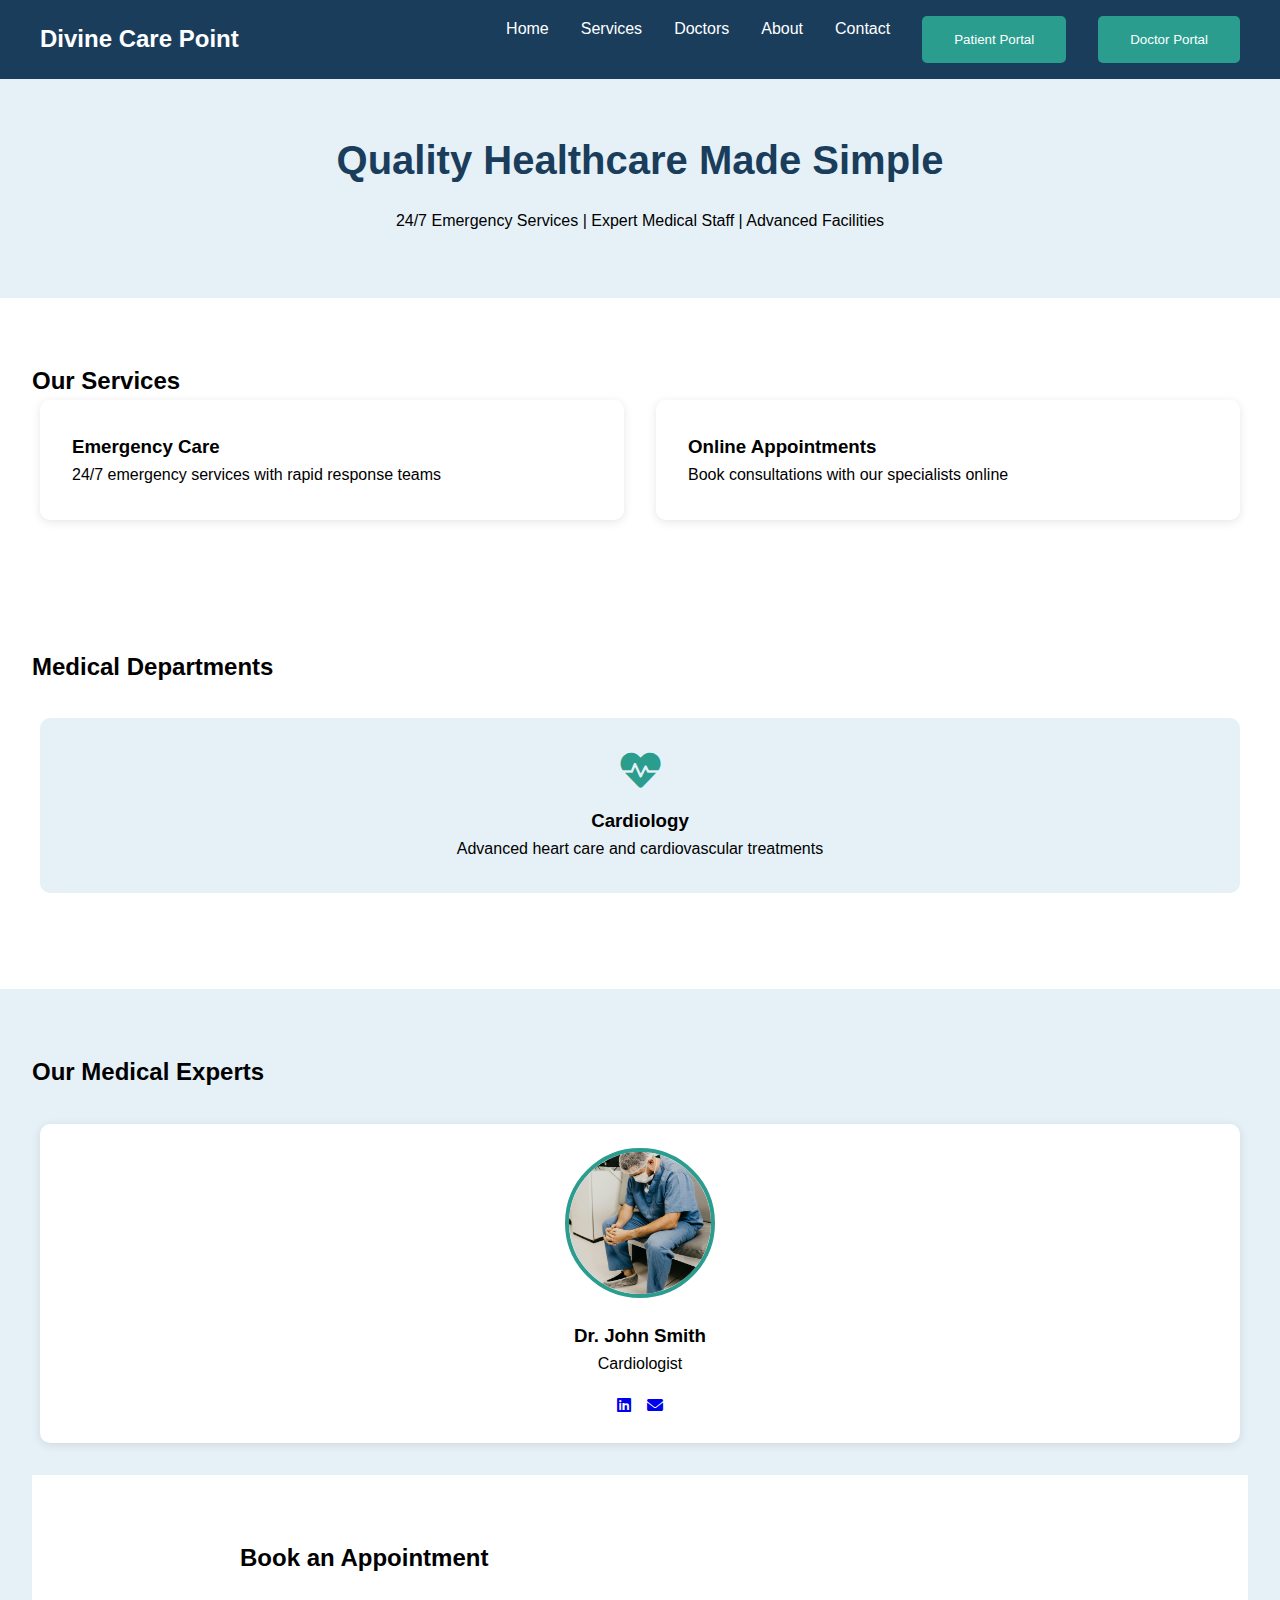
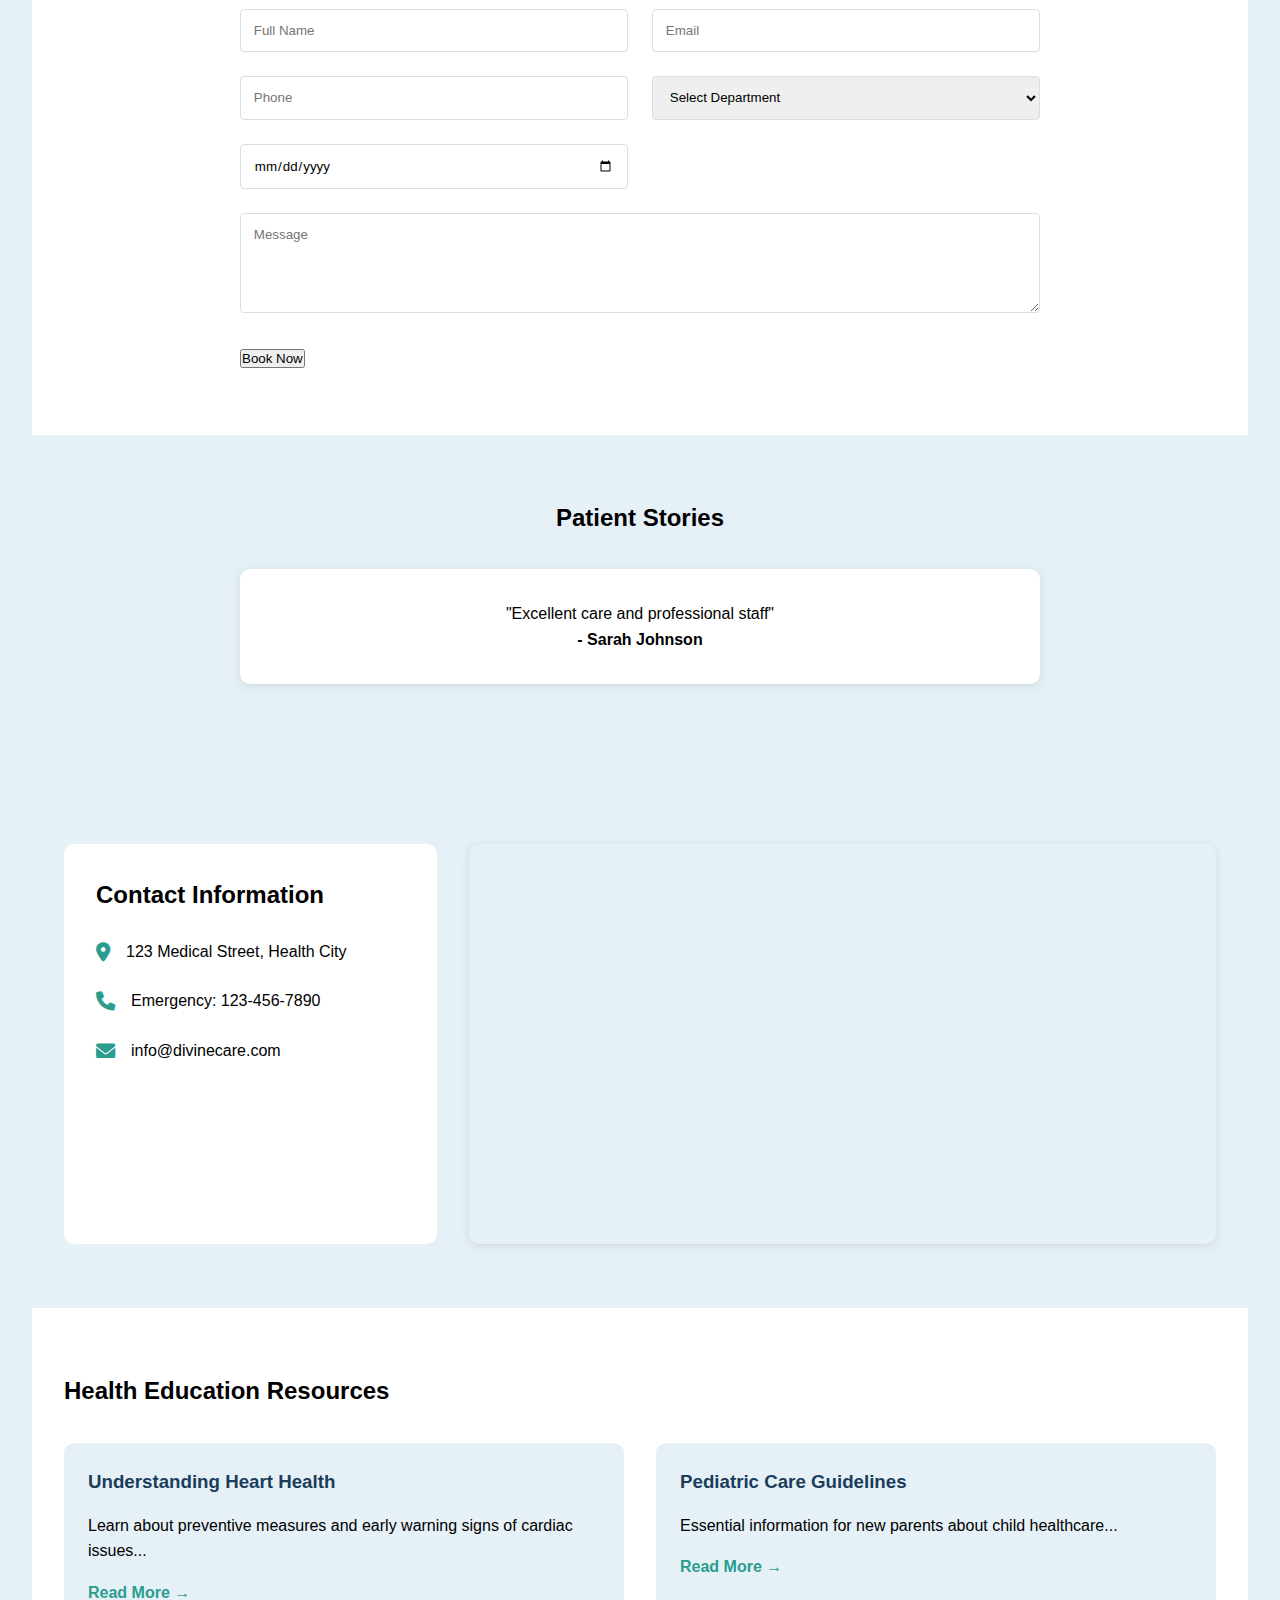
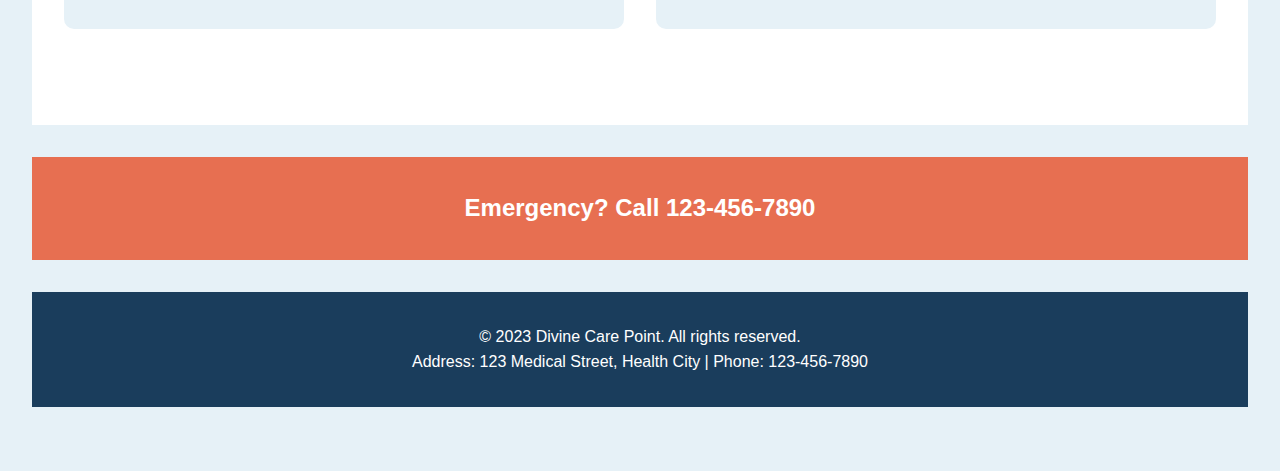
==== index.html @ ea89b2d6 "second comit" ====
<!DOCTYPE html>
<html lang="en">
<head>
    <meta charset="UTF-8">
    <meta name="viewport" content="width=device-width, initial-scale=1.0">
    <title>Divine Care Point Hospital</title>
    <link rel="stylesheet" href="https://cdnjs.cloudflare.com/ajax/libs/font-awesome/6.0.0/css/all.min.css">
    <style>
        :root {
            --primary-blue: #1a3d5c;
            --secondary-blue: #2a9d8f;
            --accent-teal: #e6f1f7;
            --emergency-red: #e76f51;
            --text-dark: #333;
            --text-light: #fff;
        }

        * {
            margin: 0;
            padding: 0;
            box-sizing: border-box;
            font-family: 'Segoe UI', sans-serif;
        }

        body {
            line-height: 1.6;
        }

        /* Header Styles */
        .header {
            background: var(--primary-blue);
            padding: 1rem;
            position: fixed;
            width: 100%;
            top: 0;
            z-index: 1000;
        }

        .nav-container {
            display: flex;
            justify-content: space-between;
            align-items: center;
            max-width: 1200px;
            margin: 0 auto;
        }

        .logo {
            color: var(--text-light);
            font-size: 1.5rem;
            font-weight: bold;
        }

        .nav-links {
            display: flex;
            gap: 2rem;
        }

        .nav-links a {
            color: var(--text-light);
            text-decoration: none;
            transition: color 0.3s;
        }

        /* Hero Section */
        .hero {
            background: var(--accent-teal);
            padding: 8rem 2rem 4rem;
            text-align: center;
        }

        .hero h1 {
            font-size: 2.5rem;
            color: var(--primary-blue);
            margin-bottom: 1rem;
        }

        /* Services Grid */
        .services {
            padding: 4rem 2rem;
            background: #fff;
        }

        .services-grid {
            display: grid;
            grid-template-columns: repeat(auto-fit, minmax(250px, 1fr));
            gap: 2rem;
            max-width: 1200px;
            margin: 0 auto;
        }

        .service-card {
            padding: 2rem;
            border-radius: 10px;
            box-shadow: 0 2px 10px rgba(0,0,0,0.1);
            transition: transform 0.3s;
        }

        .service-card:hover {
            transform: translateY(-5px);
        }

        /* Emergency Banner */
        .emergency-banner {
            background: var(--emergency-red);
            color: var(--text-light);
            text-align: center;
            padding: 2rem;
            margin: 2rem 0;
        }

        /* Patient/Doctor Portal */
        .portal-section {
            padding: 4rem 2rem;
            background: var(--accent-teal);
        }

        .portal-buttons {
            display: flex;
            justify-content: center;
            gap: 2rem;
            margin-top: 2rem;
        }

        .portal-btn {
            padding: 1rem 2rem;
            border: none;
            border-radius: 5px;
            background: var(--secondary-blue);
            color: var(--text-light);
            cursor: pointer;
            transition: background 0.3s;
        }

        /* Footer */
        .footer {
            background: var(--primary-blue);
            color: var(--text-light);
            padding: 2rem;
            text-align: center;
        }

        /* Responsive Design */
        @media (max-width: 768px) {
            .nav-links {
                display: none;
            }

            .hero h1 {
                font-size: 2rem;
            }

            .services-grid {
                grid-template-columns: 1fr;
            }
        }

        /* Modal Styles */
        .modal {
            display: none;
            position: fixed;
            top: 0;
            left: 0;
            width: 100%;
            height: 100%;
            background: rgba(0,0,0,0.5);
        }

        .modal-content {
            background: white;
            padding: 2rem;
            width: 90%;
            max-width: 400px;
            position: absolute;
            top: 50%;
            left: 50%;
            transform: translate(-50%, -50%);
            border-radius: 5px;
        }
    </style>
</head>
<body>
    <!-- Header -->
    <header class="header">
        <nav class="nav-container">
            <div class="logo">Divine Care Point</div>
            <div class="nav-links">
                <a href="#home">Home</a>
                <a href="services.html">Services</a>
                <a href="doctors.html">Doctors</a>
                <a href="about.html">About</a>
                <a href="contact.html">Contact</a>
                <button class="portal-btn" onclick="showPortal('patient')">Patient Portal</button>
                <button class="portal-btn" onclick="showPortal('doctor')">Doctor Portal</button>
            </div>
        </nav>
    </header>

    <!-- Hero Section -->
    <section class="hero" id="home">
        <h1>Quality Healthcare Made Simple</h1>
        <p>24/7 Emergency Services | Expert Medical Staff | Advanced Facilities</p>
    </section>

    <!-- Services Section -->
    <section class="services" id="services">
        <h2>Our Services</h2>
        <div class="services-grid">
            <div class="service-card">
                <h3>Emergency Care</h3>
                <p>24/7 emergency services with rapid response teams</p>
            </div>
            <div class="service-card">
                <h3>Online Appointments</h3>
                <p>Book consultations with our specialists online</p>
            </div>
            <!-- Add more service cards -->
        </div>
    </section>
    <section class="departments" id="departments">
        <h2>Medical Departments</h2>
        <div class="department-grid">
            <div class="department-card">
                <i class="fas fa-heartbeat"></i>
                <h3>Cardiology</h3>
                <p>Advanced heart care and cardiovascular treatments</p>
            </div>
            <!-- Add 5 more department cards -->
        </div>
    </section>
    
    <style>
    .departments {
        padding: 4rem 2rem;
        background: var(--text-light);
    }
    
    .department-grid {
        display: grid;
        grid-template-columns: repeat(auto-fit, minmax(250px, 1fr));
        gap: 2rem;
        max-width: 1200px;
        margin: 2rem auto;
    }
    
    .department-card {
        text-align: center;
        padding: 2rem;
        border-radius: 10px;
        background: var(--accent-teal);
        transition: transform 0.3s;
    }
    
    .department-card i {
        font-size: 2.5rem;
        color: var(--secondary-blue);
        margin-bottom: 1rem;
    }
    
    .department-card:hover {
        transform: translateY(-5px);
    }
    </style>
    <section class="team" id="team">
        <h2>Our Medical Experts</h2>
        <div class="team-grid">
            <div class="doctor-card">
                <img src="images/doc 1.jpg" alt="Dr. John Smith">
                <h3>Dr. John Smith</h3>
                <p>Cardiologist</p>
                <div class="social-links">
                    <a href="#"><i class="fab fa-linkedin"></i></a>
                    <a href="#"><i class="fas fa-envelope"></i></a>
                </div>
            </div>
            <!-- Add more doctor cards -->
        </div>
    </style>
    
    <style>
    .team {
        padding: 4rem 2rem;
        background: var(--accent-teal);
    }
    
    .team-grid {
        display: grid;
        grid-template-columns: repeat(auto-fit, minmax(250px, 1fr));
        gap: 2rem;
        max-width: 1200px;
        margin: 2rem auto;
    }
    
    .doctor-card {
        background: white;
        border-radius: 10px;
        padding: 1.5rem;
        text-align: center;
        box-shadow: 0 2px 10px rgba(0,0,0,0.1);
    }
    
    .doctor-card img {
    width: 150px; /* Fixed width for circular/square image */
    height: 150px; /* Fixed height for circular/square image */
    object-fit: cover; /* Ensures the image covers the area without distortion */
    border-radius: 50%; /* Makes the image circular (use 8px for square) */
    margin-bottom: 1rem;
    border: 4px solid var(--secondary-blue); /* Optional: Adds a border */
}
    
    .social-links {
        margin-top: 1rem;
        display: flex;
        justify-content: center;
        gap: 1rem;
    }
    </style>
    <section class="appointment" id="appointment">
        <div class="appointment-container">
            <h2>Book an Appointment</h2>
            <form class="appointment-form">
                <div class="form-grid">
                    <input type="text" placeholder="Full Name" required>
                    <input type="email" placeholder="Email" required>
                    <input type="tel" placeholder="Phone" required>
                    <select required>
                        <option value="">Select Department</option>
                        <option>Cardiology</option>
                        <!-- Add more options -->
                    </select>
                    <input type="date" required>
                    <textarea placeholder="Message"></textarea>
                </div>
                <button type="submit">Book Now</button>
            </form>
        </div>
    </section>
    
    <style>
    .appointment {
        padding: 4rem 2rem;
        background: var(--text-light);
    }
    
    .appointment-container {
        max-width: 800px;
        margin: 0 auto;
    }
    
    .form-grid {
        display: grid;
        grid-template-columns: repeat(2, 1fr);
        gap: 1.5rem;
        margin: 2rem 0;
    }
    
    input, select, textarea {
        width: 100%;
        padding: 0.8rem;
        border: 1px solid #ddd;
        border-radius: 4px;
    }
    
    textarea {
        grid-column: 1 / -1;
        height: 100px;
    }
    
    @media (max-width: 600px) {
        .form-grid {
            grid-template-columns: 1fr;
        }
    }
    </style>
    <section class="testimonials">
        <h2>Patient Stories</h2>
        <div class="testimonial-carousel">
            <div class="testimonial active">
                <p>"Excellent care and professional staff"</p>
                <h4>- Sarah Johnson</h4>
            </div>
            <!-- Add more testimonials -->
        </div>
    </section>
    
    <style>
    .testimonials {
        padding: 4rem 2rem;
        background: var(--accent-teal);
        text-align: center;
    }
    
    .testimonial-carousel {
        max-width: 800px;
        margin: 2rem auto;
        position: relative;
    }
    
    .testimonial {
        display: none;
        padding: 2rem;
        background: white;
        border-radius: 10px;
        box-shadow: 0 2px 10px rgba(0,0,0,0.1);
    }
    
    .testimonial.active {
        display: block;
    }
    </style>
    <style>
        /* ====== Contact Section ====== */
.contact {
    padding: 4rem 2rem;
    background: var(--accent-teal);
}

.contact-container {
    max-width: 1200px;
    margin: 0 auto;
    display: grid;
    grid-template-columns: 1fr 2fr;
    gap: 2rem;
}

.contact-info {
    background: white;
    padding: 2rem;
    border-radius: 10px;
}

.info-item {
    display: flex;
    align-items: center;
    gap: 1rem;
    margin: 1.5rem 0;
}

.info-item i {
    color: var(--secondary-blue);
    font-size: 1.2rem;
}

.map-container {
    height: 400px;
    border-radius: 10px;
    overflow: hidden;
    box-shadow: 0 2px 10px rgba(0,0,0,0.1);   
}
iframe {
    width: 100%;
    height: 100%;
    border: 0;
}
/* ====== Patient Education ====== */
.education {
    padding: 4rem 2rem;
    background: white;
}

.education-grid {
    display: grid;
    grid-template-columns: repeat(auto-fit, minmax(300px, 1fr));
    gap: 2rem;
    max-width: 1200px;
    margin: 2rem auto;
}

.article-card {
    background: var(--accent-teal);
    border-radius: 10px;
    padding: 1.5rem;
    transition: transform 0.3s;
}

.article-card h3 {
    color: var(--primary-blue);
    margin-bottom: 1rem;
}

.read-more {
    display: inline-block;
    color: var(--secondary-blue);
    text-decoration: none;
    font-weight: bold;
    margin-top: 1rem;
}

/* Responsive Design */
@media (max-width: 768px) {
    .department-grid,
    .team-grid,
    .education-grid {
        grid-template-columns: 1fr;
    }

    .contact-container {
        grid-template-columns: 1fr;
    }
}
</style>

    </style> 
  <section class="contact" id="contact">
    <div class="contact-container">
        <div class="contact-info">
            <h2>Contact Information</h2>
            <div class="info-item">
                <i class="fas fa-map-marker-alt"></i>
                <p>123 Medical Street, Health City</p>
            </div>
            <div class="info-item">
                <i class="fas fa-phone"></i>
                <p>Emergency: 123-456-7890</p>
            </div>
            <div class="info-item">
                <i class="fas fa-envelope"></i>
                <p>info@divinecare.com</p>
            </div>
        </div>
        <div class="map-container">
            <iframe src="https://maps.google.com/maps?q=hospital&output=embed" 
                    style="border:0" allowfullscreen></iframe>
        </div>
    </div>
</section>
<!-- Patient Education Section -->
<section class="education" id="education">
    <h2>Health Education Resources</h2>
    <div class="education-grid">
        <div class="article-card">
            <h3>Understanding Heart Health</h3>
            <p>Learn about preventive measures and early warning signs of cardiac issues...</p>
            <a href="#" class="read-more">Read More →</a>
        </div>
        <div class="article-card">
            <h3>Pediatric Care Guidelines</h3>
            <p>Essential information for new parents about child healthcare...</p>
            <a href="#" class="read-more">Read More →</a>
        </div>
        <!-- Add more articles -->
    </div>
</section>



    <!-- Emergency Banner -->
    <div class="emergency-banner">
        <h2>Emergency? Call 123-456-7890</h2>
    </div>

    <!-- Portal Modals -->
    <div id="patientPortal" class="modal">
        <div class="modal-content">
            <h2>Patient Login</h2>
            <form>
                <input type="text" placeholder="Username" required>
                <input type="password" placeholder="Password" required>
                <button type="submit">Login</button>
            </form>
        </div>
    </div>

    <!-- Similar modal for doctor portal -->

    <!-- Footer -->
    <footer class="footer">
        <p>&copy; 2023 Divine Care Point. All rights reserved.</p>
        <p>Address: 123 Medical Street, Health City | Phone: 123-456-7890</p>
    </footer>

    <script>
        function showPortal(type) {
            const modal = document.getElementById(`${type}Portal`);
            modal.style.display = 'block';
        }

        window.onclick = function(event) {
            if (event.target.className === 'modal') {
                event.target.style.display = 'none';
            }
        }
    </script>
    <script>
        // Smooth scroll for navigation
        document.querySelectorAll('a[href^="#"]').forEach(anchor => {
            anchor.addEventListener('click', function (e) {
                e.preventDefault();
                document.querySelector(this.getAttribute('href')).scrollIntoView({
                    behavior: 'smooth'
                });
            });
        });
        
        // Mobile menu toggle
        const mobileMenu = () => {
            const nav = document.querySelector('.nav-links');
            nav.style.display = nav.style.display === 'flex' ? 'none' : 'flex';
        }
        
        // Initialize Google Map
        function initMap() {
            // Add your map initialization code here
        }
        </script>
</body>
</html>
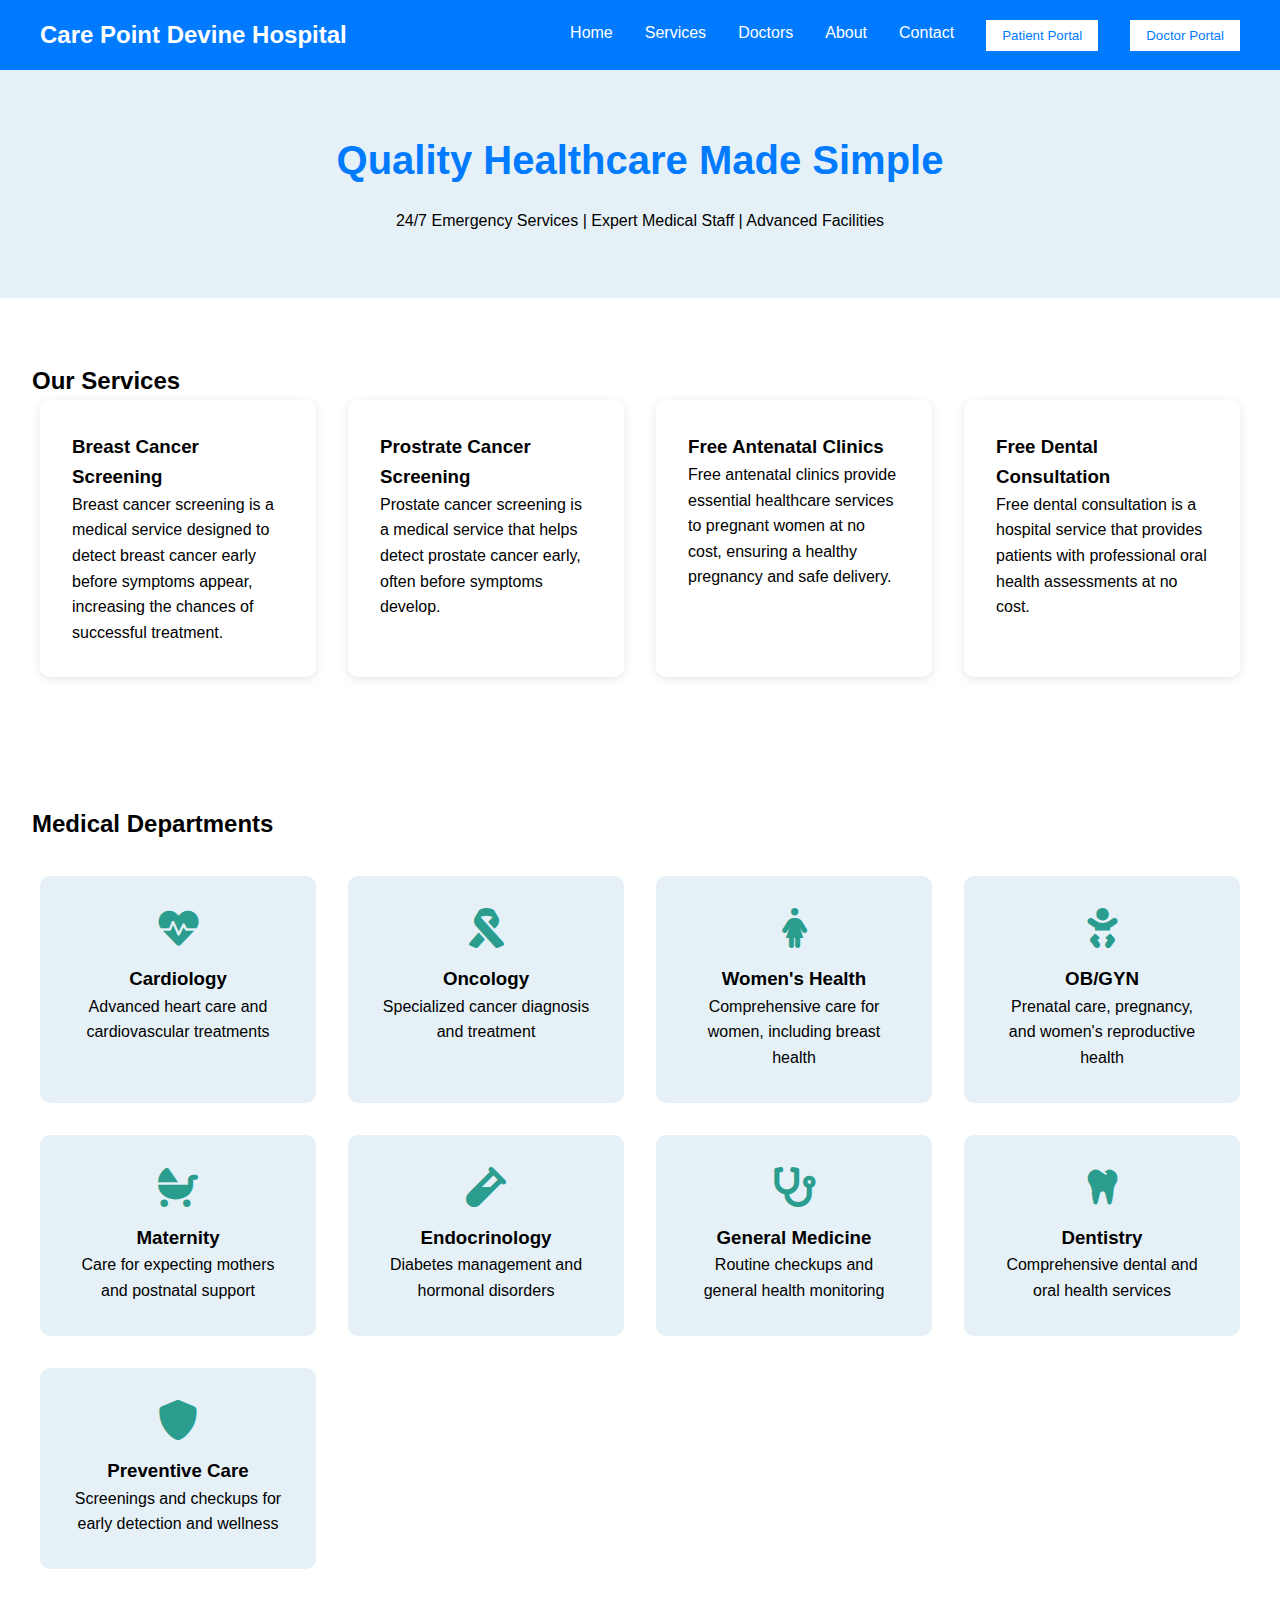
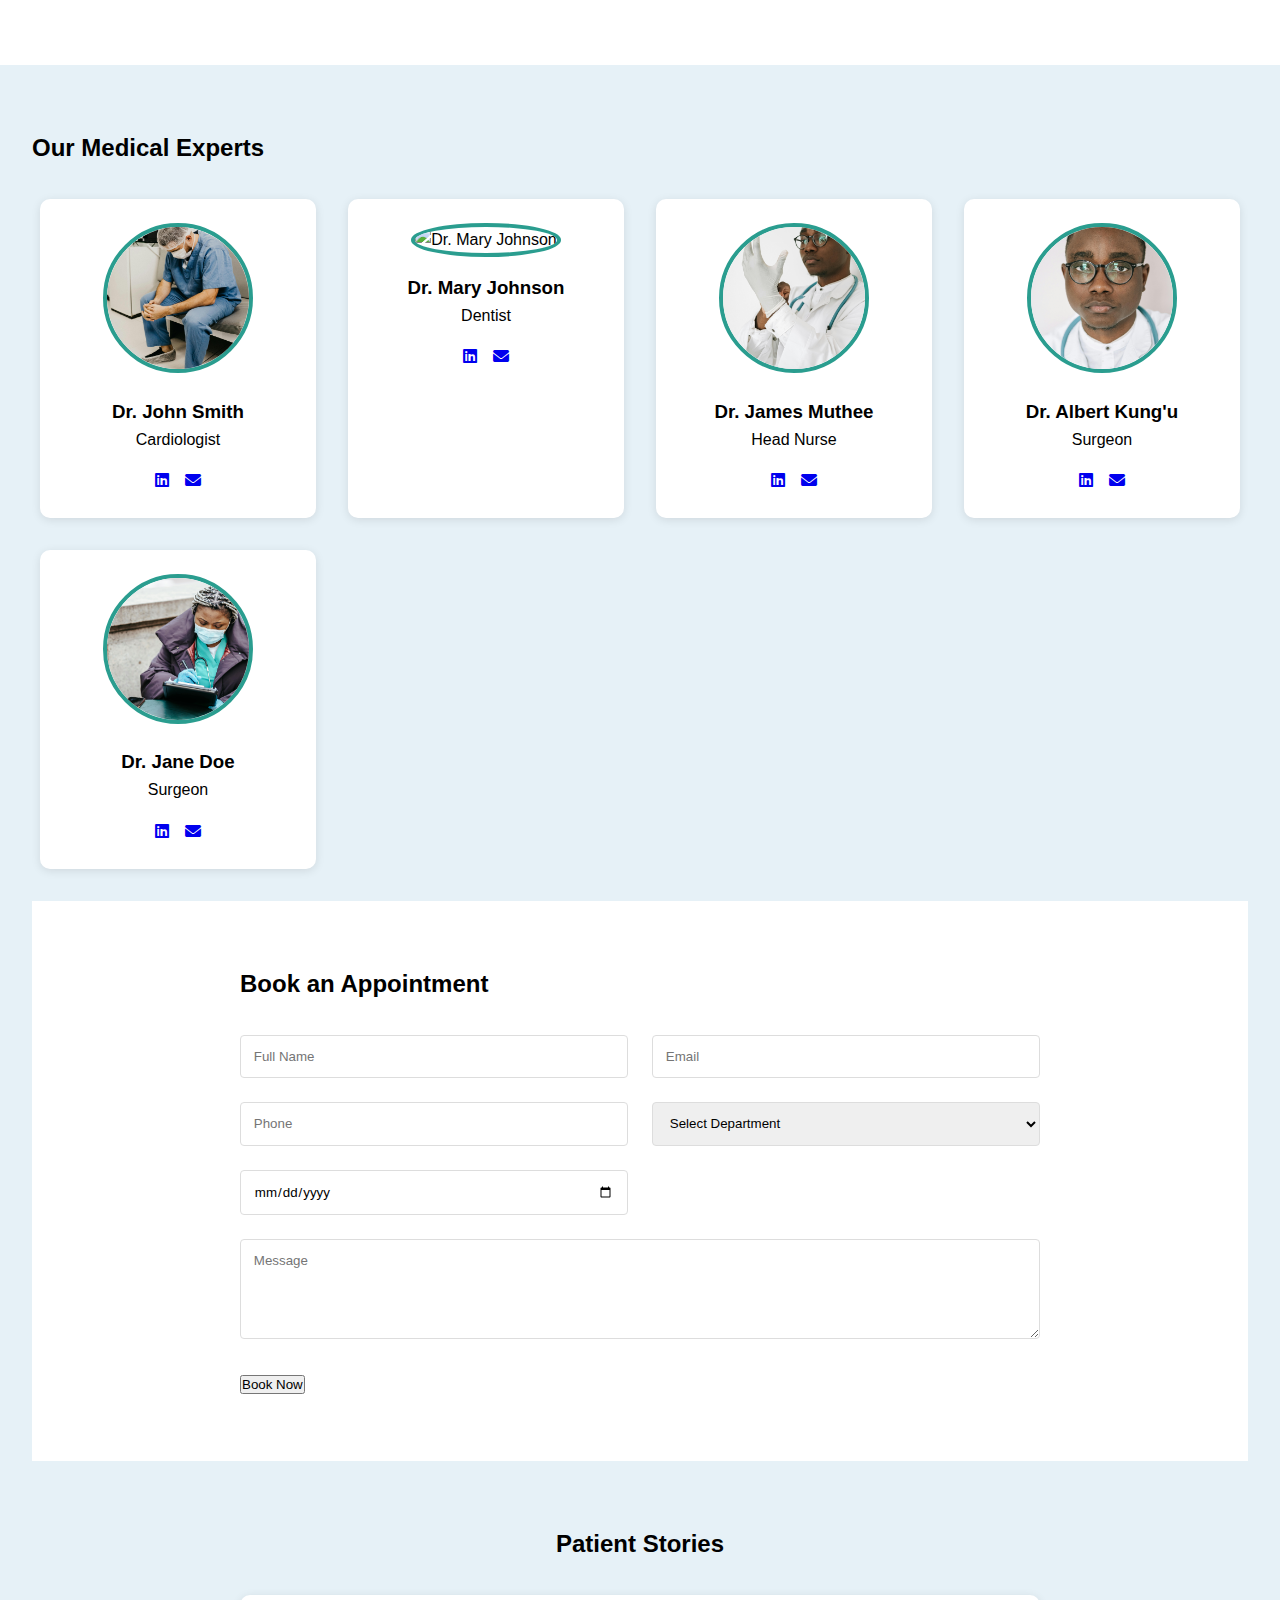
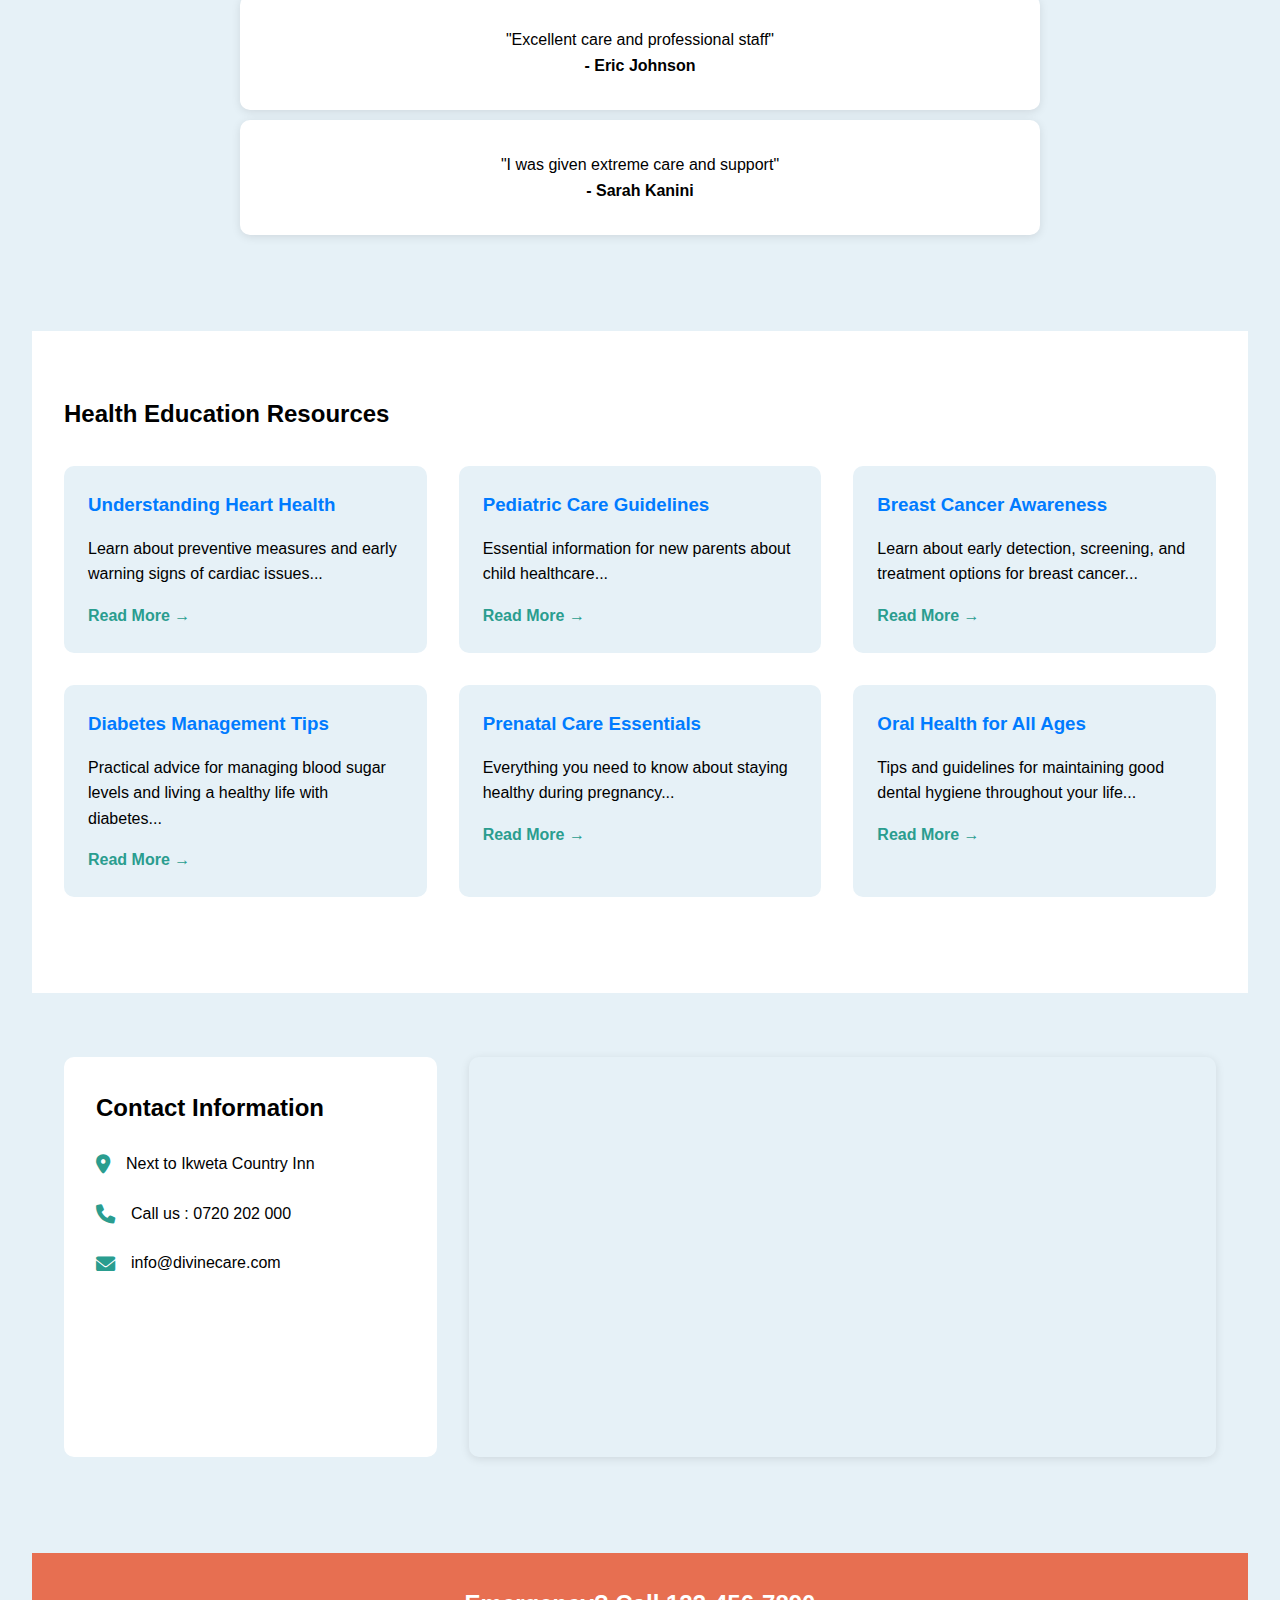
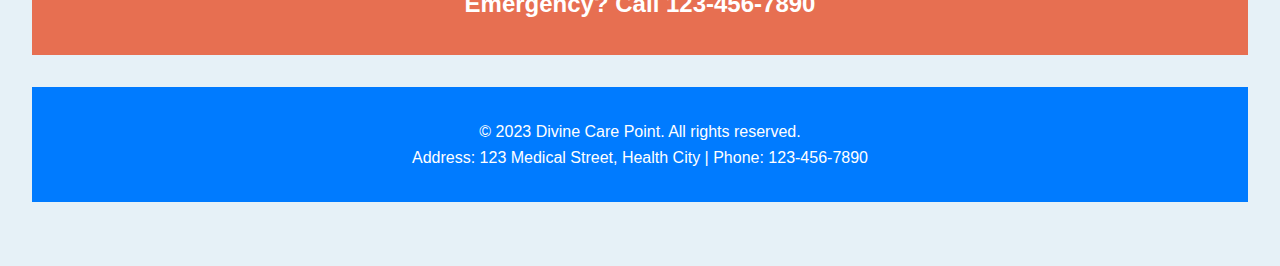
==== commit 872387ed: "almost done" ====
--- a/index.html
+++ b/index.html
@@ -25,8 +25,22 @@
         body {
             line-height: 1.6;
         }
-
-        /* Header Styles */
+    </style>
+        <!DOCTYPE html>
+<html lang="en">
+<head>
+    <meta charset="UTF-8">
+    <meta name="viewport" content="width=device-width, initial-scale=1.0">
+    <title>Responsive Header</title>
+    <link rel="stylesheet" href="https://cdnjs.cloudflare.com/ajax/libs/font-awesome/6.0.0-beta3/css/all.min.css">
+    <style>
+        /* Variables */
+        :root {
+            --primary-blue: #007bff;
+            --text-light: #ffffff;
+        }
+
+        /* Header Styling */
         .header {
             background: var(--primary-blue);
             padding: 1rem;
@@ -61,6 +75,54 @@
             transition: color 0.3s;
         }
 
+        .nav-links a:hover {
+            color: #ffdd57;
+        }
+
+        .portal-btn {
+            background: var(--text-light);
+            color: var(--primary-blue);
+            border: none;
+            padding: 0.5rem 1rem;
+            cursor: pointer;
+            transition: background 0.3s;
+        }
+
+        .portal-btn:hover {
+            background: #ffdd57;
+        }
+
+        /* Hamburger Menu Icon */
+        .menu-icon {
+            display: none;
+            color: var(--text-light);
+            font-size: 1.5rem;
+            cursor: pointer;
+        }
+
+        /* Responsive Styles */
+        @media (max-width: 768px) {
+            .nav-links {
+                display: none;
+                flex-direction: column;
+                position: absolute;
+                top: 60px;
+                right: 1rem;
+                background: var(--primary-blue);
+                padding: 1rem;
+                border-radius: 5px;
+                box-shadow: 0 4px 8px rgba(0, 0, 0, 0.2);
+            }
+
+            .nav-links.active {
+                display: flex;
+            }
+
+            .menu-icon {
+                display: block;
+            }
+        }
+
         /* Hero Section */
         .hero {
             background: var(--accent-teal);
@@ -108,29 +170,6 @@
             margin: 2rem 0;
         }
 
-        /* Patient/Doctor Portal */
-        .portal-section {
-            padding: 4rem 2rem;
-            background: var(--accent-teal);
-        }
-
-        .portal-buttons {
-            display: flex;
-            justify-content: center;
-            gap: 2rem;
-            margin-top: 2rem;
-        }
-
-        .portal-btn {
-            padding: 1rem 2rem;
-            border: none;
-            border-radius: 5px;
-            background: var(--secondary-blue);
-            color: var(--text-light);
-            cursor: pointer;
-            transition: background 0.3s;
-        }
-
         /* Footer */
         .footer {
             background: var(--primary-blue);
@@ -141,10 +180,6 @@
 
         /* Responsive Design */
         @media (max-width: 768px) {
-            .nav-links {
-                display: none;
-            }
-
             .hero h1 {
                 font-size: 2rem;
             }
@@ -182,8 +217,8 @@
     <!-- Header -->
     <header class="header">
         <nav class="nav-container">
-            <div class="logo">Divine Care Point</div>
-            <div class="nav-links">
+            <div class="logo">Care Point Devine Hospital</div>
+            <div class="nav-links" id="navLinks">
                 <a href="#home">Home</a>
                 <a href="services.html">Services</a>
                 <a href="doctors.html">Doctors</a>
@@ -192,9 +227,9 @@
                 <button class="portal-btn" onclick="showPortal('patient')">Patient Portal</button>
                 <button class="portal-btn" onclick="showPortal('doctor')">Doctor Portal</button>
             </div>
+            <i class="fas fa-bars menu-icon" id="menuIcon" onclick="toggleMenu()"></i>
         </nav>
     </header>
-
     <!-- Hero Section -->
     <section class="hero" id="home">
         <h1>Quality Healthcare Made Simple</h1>
@@ -206,12 +241,20 @@
         <h2>Our Services</h2>
         <div class="services-grid">
             <div class="service-card">
-                <h3>Emergency Care</h3>
-                <p>24/7 emergency services with rapid response teams</p>
+                <h3>Breast Cancer Screening</h3>
+                <p>Breast cancer screening is a medical service designed to detect breast cancer early before symptoms appear, increasing the chances of successful treatment.</p>
             </div>
             <div class="service-card">
-                <h3>Online Appointments</h3>
-                <p>Book consultations with our specialists online</p>
+                <h3>Prostrate Cancer Screening</h3>
+                <p>Prostate cancer screening is a medical service that helps detect prostate cancer early, often before symptoms develop. </p>
+            </div>
+            <div class="service-card">
+                <h3>Free Antenatal Clinics</h3>
+                <p> Free antenatal clinics provide essential healthcare services to pregnant women at no cost, ensuring a healthy pregnancy and safe delivery.</p>
+            </div>
+            <div class="service-card">
+                <h3>Free Dental Consultation</h3>
+                <p>Free dental consultation is a hospital service that provides patients with professional oral health assessments at no cost.</p>
             </div>
             <!-- Add more service cards -->
         </div>
@@ -223,6 +266,46 @@
                 <i class="fas fa-heartbeat"></i>
                 <h3>Cardiology</h3>
                 <p>Advanced heart care and cardiovascular treatments</p>
+            </div>
+            <div class="department-card">
+                <i class="fas fa-ribbon"></i>
+                <h3>Oncology</h3>
+                <p>Specialized cancer diagnosis and treatment</p>
+            </div>
+            <div class="department-card">
+                <i class="fas fa-female"></i>
+                <h3>Women's Health</h3>
+                <p>Comprehensive care for women, including breast health</p>
+            </div>
+            <div class="department-card">
+                <i class="fas fa-baby"></i>
+                <h3>OB/GYN</h3>
+                <p>Prenatal care, pregnancy, and women's reproductive health</p>
+            </div>
+            <div class="department-card">
+                <i class="fas fa-baby-carriage"></i>
+                <h3>Maternity</h3>
+                <p>Care for expecting mothers and postnatal support</p>
+            </div>
+            <div class="department-card">
+                <i class="fas fa-vial"></i>
+                <h3>Endocrinology</h3>
+                <p>Diabetes management and hormonal disorders</p>
+            </div>
+            <div class="department-card">
+                <i class="fas fa-stethoscope"></i>
+                <h3>General Medicine</h3>
+                <p>Routine checkups and general health monitoring</p>
+            </div>
+            <div class="department-card">
+                <i class="fas fa-tooth"></i>
+                <h3>Dentistry</h3>
+                <p>Comprehensive dental and oral health services</p>
+            </div>
+            <div class="department-card">
+                <i class="fas fa-shield-alt"></i>
+                <h3>Preventive Care</h3>
+                <p>Screenings and checkups for early detection and wellness</p>
             </div>
             <!-- Add 5 more department cards -->
         </div>
@@ -272,6 +355,42 @@
                     <a href="#"><i class="fas fa-envelope"></i></a>
                 </div>
             </div>
+            <div class="doctor-card">
+                <img src="images/doc2.jpg" alt="Dr. Mary Johnson">
+                <h3>Dr. Mary Johnson</h3>
+                <p>Dentist</p>
+                <div class="social-links">
+                    <a href="#"><i class="fab fa-linkedin"></i></a>
+                    <a href="#"><i class="fas fa-envelope"></i></a>
+                </div>
+            </div>
+            <div class="doctor-card">
+                <img src="images/doc3.jpg" alt="Dr. James Muthee">
+                <h3>Dr. James Muthee</h3>
+                <p>Head Nurse</p>
+                <div class="social-links">
+                    <a href="#"><i class="fab fa-linkedin"></i></a>
+                    <a href="#"><i class="fas fa-envelope"></i></a>
+                </div>
+            </div>
+            <div class="doctor-card">
+                <img src="images/doc4.jpg" alt="Dr. Albert Kung'u">
+                <h3>Dr. Albert Kung'u</h3>
+                <p>Surgeon</p>
+                <div class="social-links">
+                    <a href="#"><i class="fab fa-linkedin"></i></a>
+                    <a href="#"><i class="fas fa-envelope"></i></a>
+                </div>
+            </div>
+            <div class="doctor-card">
+                <img src="images/doc5.jpg" alt="Dr. Jane Doe">
+                <h3>Dr. Jane Doe</h3>
+                <p>Surgeon</p>
+                <div class="social-links">
+                    <a href="#"><i class="fab fa-linkedin"></i></a>
+                    <a href="#"><i class="fas fa-envelope"></i></a>
+                </div>
+            </div>
             <!-- Add more doctor cards -->
         </div>
     </style>
@@ -325,6 +444,14 @@
                     <select required>
                         <option value="">Select Department</option>
                         <option>Cardiology</option>
+                        <option>Oncology</option>
+                        <option>Women's Health</option>
+                        <option>General Medicine</option>
+                        <option>Dentistry</option>
+                        <option>Endocrinology</option>
+                        <option>Maternity</option>
+                        <option>OB/GYN</option>
+                        <option>Preventive Care</option>
                         <!-- Add more options -->
                     </select>
                     <input type="date" required>
@@ -376,7 +503,11 @@
         <div class="testimonial-carousel">
             <div class="testimonial active">
                 <p>"Excellent care and professional staff"</p>
-                <h4>- Sarah Johnson</h4>
+                <h4>- Eric Johnson</h4>
+            </div>
+            <div class="testimonial active">
+                <p>"I was given extreme care and support"</p>
+                <h4>- Sarah Kanini</h4>
             </div>
             <!-- Add more testimonials -->
         </div>
@@ -405,6 +536,7 @@
     
     .testimonial.active {
         display: block;
+        margin-bottom: 10px;
     }
     </style>
     <style>
@@ -499,31 +631,7 @@
 }
 </style>
 
-    </style> 
-  <section class="contact" id="contact">
-    <div class="contact-container">
-        <div class="contact-info">
-            <h2>Contact Information</h2>
-            <div class="info-item">
-                <i class="fas fa-map-marker-alt"></i>
-                <p>123 Medical Street, Health City</p>
-            </div>
-            <div class="info-item">
-                <i class="fas fa-phone"></i>
-                <p>Emergency: 123-456-7890</p>
-            </div>
-            <div class="info-item">
-                <i class="fas fa-envelope"></i>
-                <p>info@divinecare.com</p>
-            </div>
-        </div>
-        <div class="map-container">
-            <iframe src="https://maps.google.com/maps?q=hospital&output=embed" 
-                    style="border:0" allowfullscreen></iframe>
-        </div>
-    </div>
-</section>
-<!-- Patient Education Section -->
+  <!-- Patient Education Section -->
 <section class="education" id="education">
     <h2>Health Education Resources</h2>
     <div class="education-grid">
@@ -537,9 +645,56 @@
             <p>Essential information for new parents about child healthcare...</p>
             <a href="#" class="read-more">Read More →</a>
         </div>
+        <div class="article-card">
+            <h3>Breast Cancer Awareness</h3>
+            <p>Learn about early detection, screening, and treatment options for breast cancer...</p>
+            <a href="#" class="read-more">Read More →</a>
+        </div>
+        
+        <div class="article-card">
+            <h3>Diabetes Management Tips</h3>
+            <p>Practical advice for managing blood sugar levels and living a healthy life with diabetes...</p>
+            <a href="#" class="read-more">Read More →</a>
+        </div>
+        
+        <div class="article-card">
+            <h3>Prenatal Care Essentials</h3>
+            <p>Everything you need to know about staying healthy during pregnancy...</p>
+            <a href="#" class="read-more">Read More →</a>
+        </div>
+        
+        <div class="article-card">
+            <h3>Oral Health for All Ages</h3>
+            <p>Tips and guidelines for maintaining good dental hygiene throughout your life...</p>
+            <a href="#" class="read-more">Read More →</a>
+        </div>
         <!-- Add more articles -->
     </div>
 </section>
+  <section class="contact" id="contact">
+    <div class="contact-container">
+        <div class="contact-info">
+            <h2>Contact Information</h2>
+            <div class="info-item">
+                <i class="fas fa-map-marker-alt"></i>
+                <p>Next to Ikweta Country Inn</p>
+            </div>
+            <div class="info-item">
+                <i class="fas fa-phone"></i>
+                <p>Call us : 0720 202 000</p>
+            </div>
+            <div class="info-item">
+                <i class="fas fa-envelope"></i>
+                <p>info@divinecare.com</p>
+            </div>
+        </div>
+        <div class="map-container">
+            <iframe src="https://maps.google.com/maps?q=hospital&output=embed" 
+                    style="border:0" allowfullscreen></iframe>
+        </div>
+    </div>
+</section>
+
 
 
 
@@ -567,6 +722,14 @@
         <p>&copy; 2023 Divine Care Point. All rights reserved.</p>
         <p>Address: 123 Medical Street, Health City | Phone: 123-456-7890</p>
     </footer>
+    
+    <script>
+        // JavaScript to toggle the menu
+        function toggleMenu() {
+            const navLinks = document.getElementById("navLinks");
+            navLinks.classList.toggle("active");
+        }
+    </script>
 
     <script>
         function showPortal(type) {
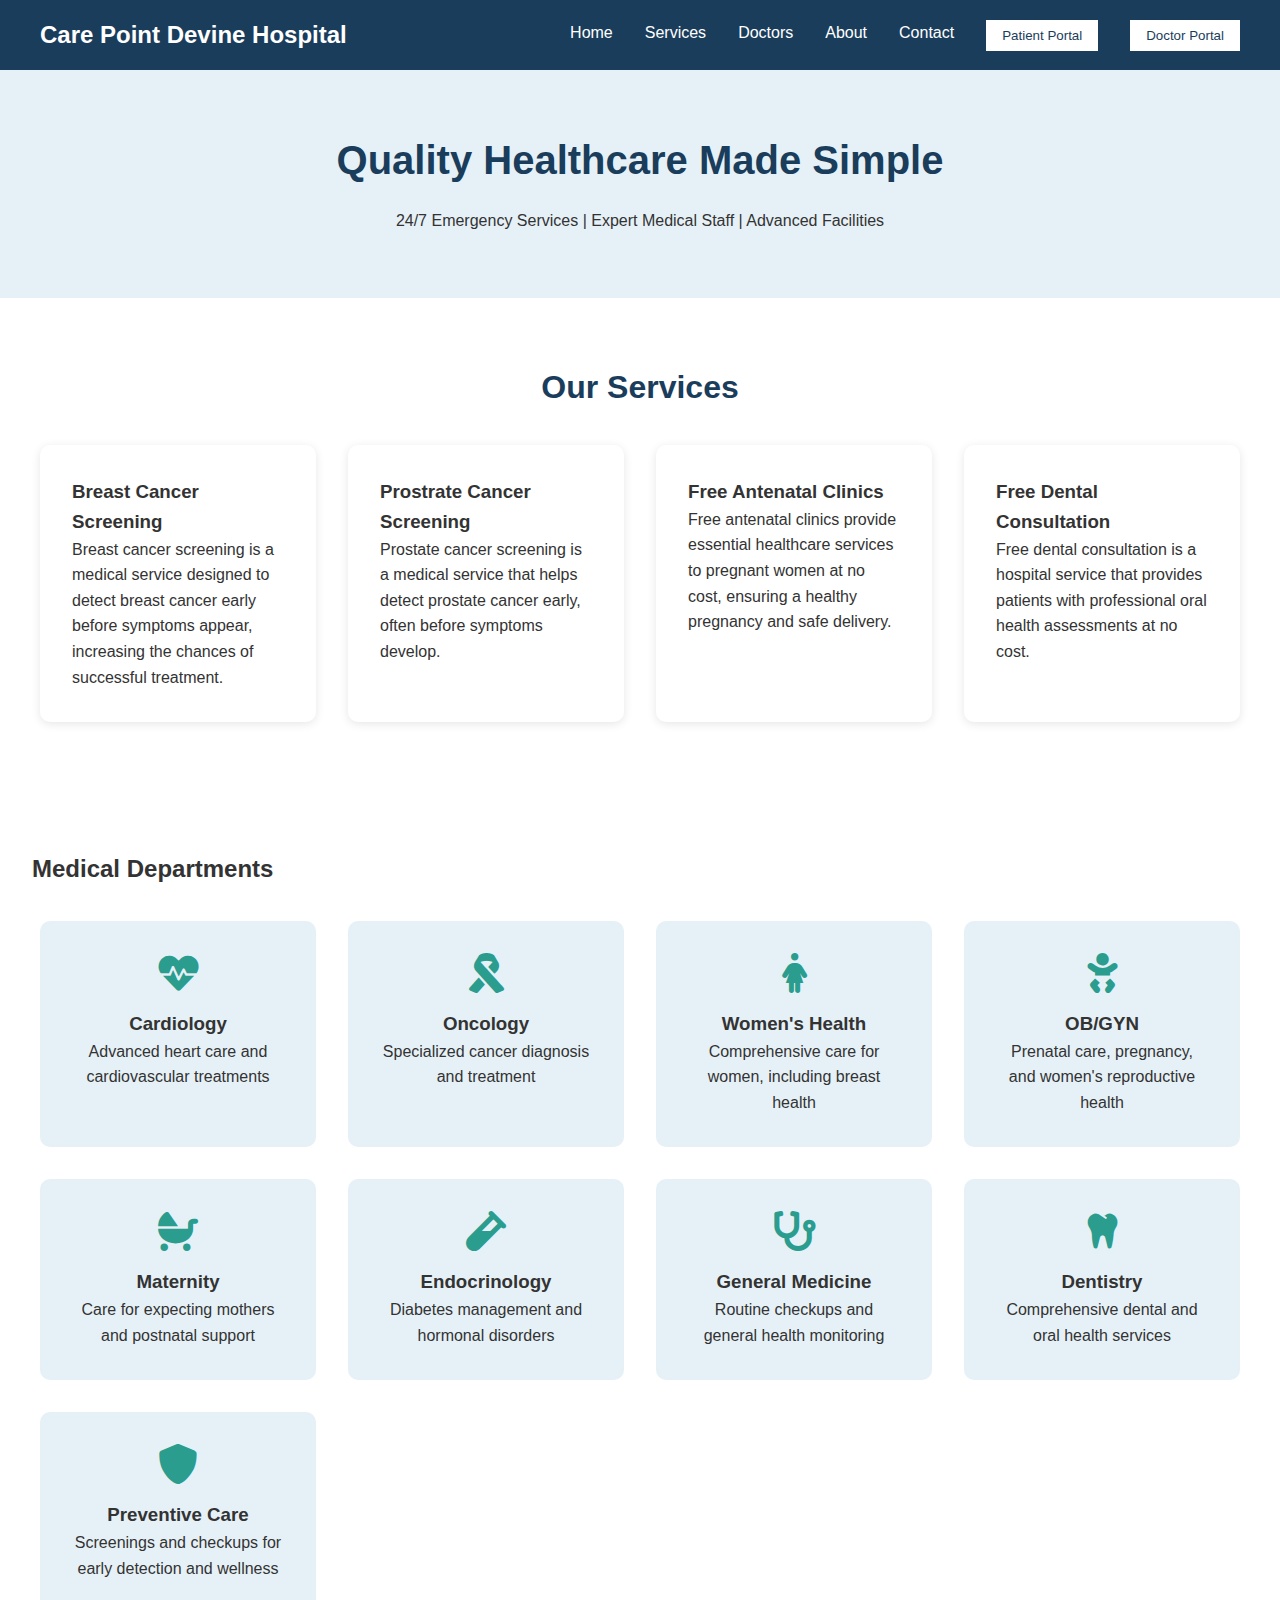
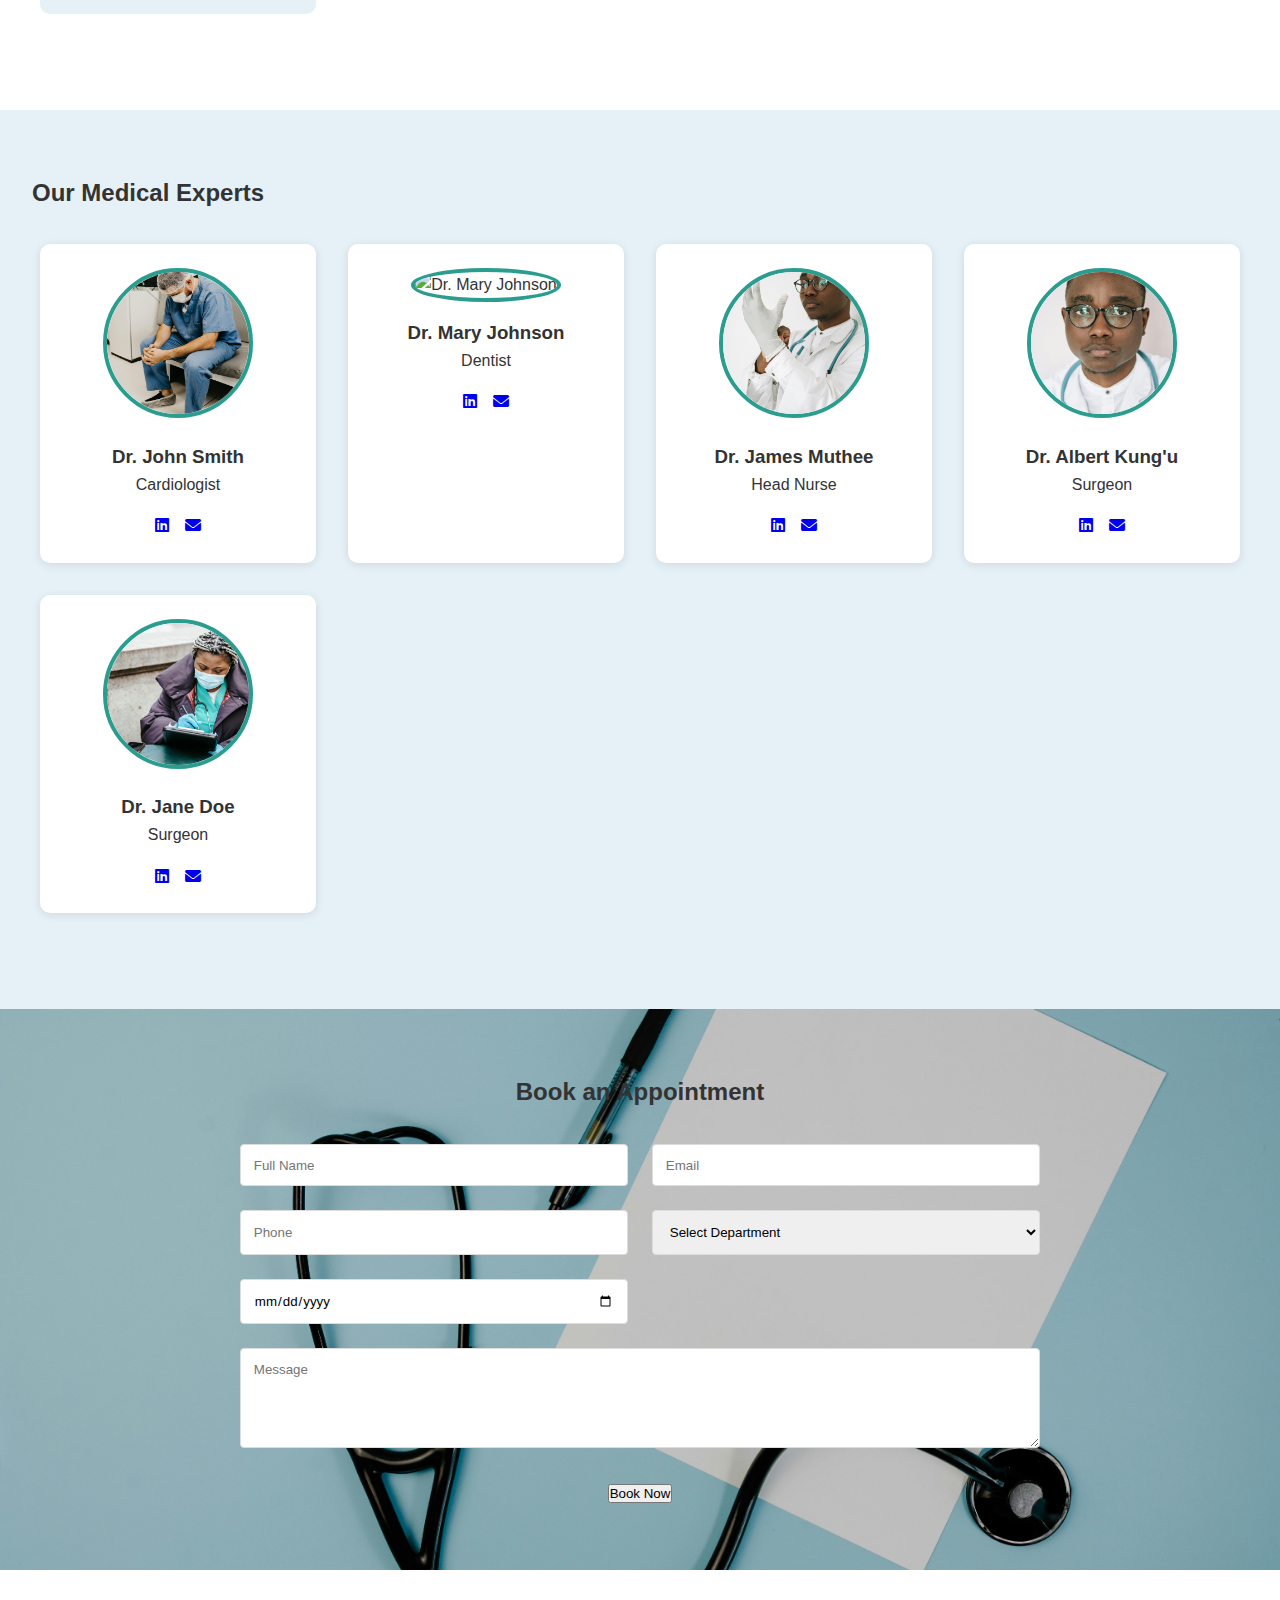
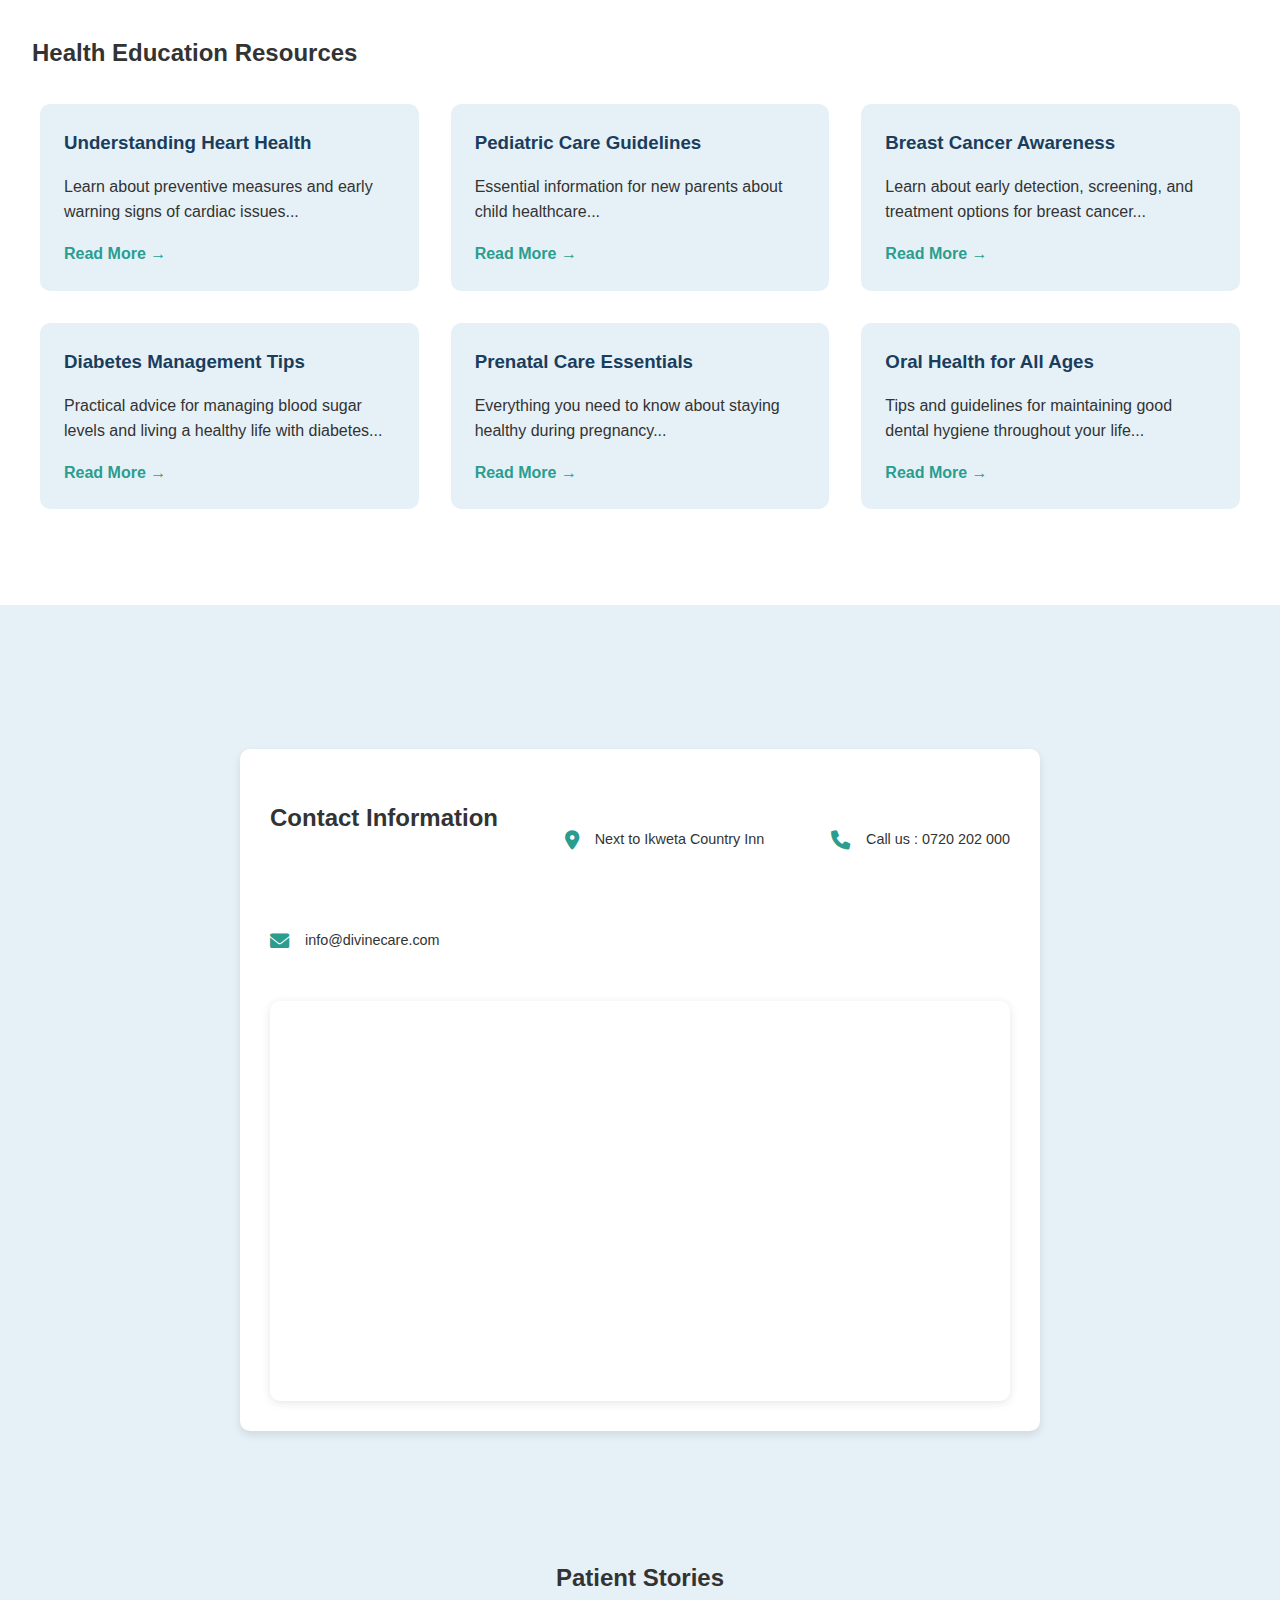
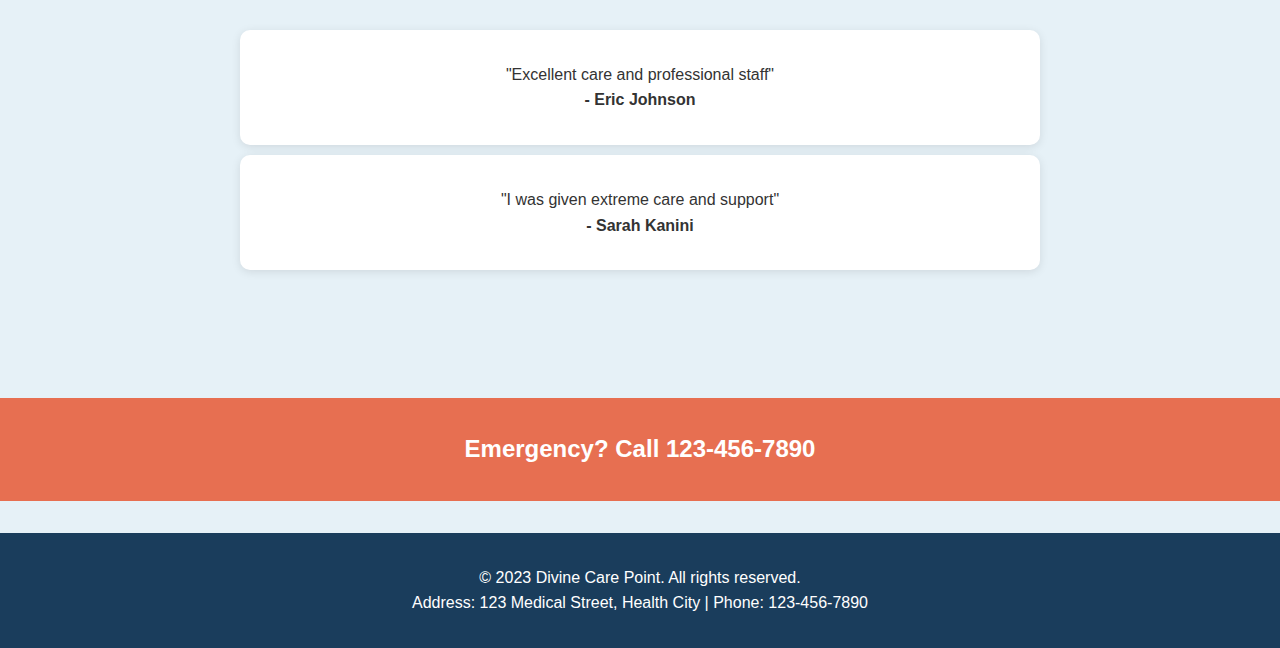
==== commit 0710669a: "80%" ====
--- a/index.html
+++ b/index.html
@@ -33,185 +33,7 @@
     <meta name="viewport" content="width=device-width, initial-scale=1.0">
     <title>Responsive Header</title>
     <link rel="stylesheet" href="https://cdnjs.cloudflare.com/ajax/libs/font-awesome/6.0.0-beta3/css/all.min.css">
-    <style>
-        /* Variables */
-        :root {
-            --primary-blue: #007bff;
-            --text-light: #ffffff;
-        }
-
-        /* Header Styling */
-        .header {
-            background: var(--primary-blue);
-            padding: 1rem;
-            position: fixed;
-            width: 100%;
-            top: 0;
-            z-index: 1000;
-        }
-
-        .nav-container {
-            display: flex;
-            justify-content: space-between;
-            align-items: center;
-            max-width: 1200px;
-            margin: 0 auto;
-        }
-
-        .logo {
-            color: var(--text-light);
-            font-size: 1.5rem;
-            font-weight: bold;
-        }
-
-        .nav-links {
-            display: flex;
-            gap: 2rem;
-        }
-
-        .nav-links a {
-            color: var(--text-light);
-            text-decoration: none;
-            transition: color 0.3s;
-        }
-
-        .nav-links a:hover {
-            color: #ffdd57;
-        }
-
-        .portal-btn {
-            background: var(--text-light);
-            color: var(--primary-blue);
-            border: none;
-            padding: 0.5rem 1rem;
-            cursor: pointer;
-            transition: background 0.3s;
-        }
-
-        .portal-btn:hover {
-            background: #ffdd57;
-        }
-
-        /* Hamburger Menu Icon */
-        .menu-icon {
-            display: none;
-            color: var(--text-light);
-            font-size: 1.5rem;
-            cursor: pointer;
-        }
-
-        /* Responsive Styles */
-        @media (max-width: 768px) {
-            .nav-links {
-                display: none;
-                flex-direction: column;
-                position: absolute;
-                top: 60px;
-                right: 1rem;
-                background: var(--primary-blue);
-                padding: 1rem;
-                border-radius: 5px;
-                box-shadow: 0 4px 8px rgba(0, 0, 0, 0.2);
-            }
-
-            .nav-links.active {
-                display: flex;
-            }
-
-            .menu-icon {
-                display: block;
-            }
-        }
-
-        /* Hero Section */
-        .hero {
-            background: var(--accent-teal);
-            padding: 8rem 2rem 4rem;
-            text-align: center;
-        }
-
-        .hero h1 {
-            font-size: 2.5rem;
-            color: var(--primary-blue);
-            margin-bottom: 1rem;
-        }
-
-        /* Services Grid */
-        .services {
-            padding: 4rem 2rem;
-            background: #fff;
-        }
-
-        .services-grid {
-            display: grid;
-            grid-template-columns: repeat(auto-fit, minmax(250px, 1fr));
-            gap: 2rem;
-            max-width: 1200px;
-            margin: 0 auto;
-        }
-
-        .service-card {
-            padding: 2rem;
-            border-radius: 10px;
-            box-shadow: 0 2px 10px rgba(0,0,0,0.1);
-            transition: transform 0.3s;
-        }
-
-        .service-card:hover {
-            transform: translateY(-5px);
-        }
-
-        /* Emergency Banner */
-        .emergency-banner {
-            background: var(--emergency-red);
-            color: var(--text-light);
-            text-align: center;
-            padding: 2rem;
-            margin: 2rem 0;
-        }
-
-        /* Footer */
-        .footer {
-            background: var(--primary-blue);
-            color: var(--text-light);
-            padding: 2rem;
-            text-align: center;
-        }
-
-        /* Responsive Design */
-        @media (max-width: 768px) {
-            .hero h1 {
-                font-size: 2rem;
-            }
-
-            .services-grid {
-                grid-template-columns: 1fr;
-            }
-        }
-
-        /* Modal Styles */
-        .modal {
-            display: none;
-            position: fixed;
-            top: 0;
-            left: 0;
-            width: 100%;
-            height: 100%;
-            background: rgba(0,0,0,0.5);
-        }
-
-        .modal-content {
-            background: white;
-            padding: 2rem;
-            width: 90%;
-            max-width: 400px;
-            position: absolute;
-            top: 50%;
-            left: 50%;
-            transform: translate(-50%, -50%);
-            border-radius: 5px;
-        }
-    </style>
+    <link rel="stylesheet" href="style.css">
 </head>
 <body>
     <!-- Header -->
@@ -311,38 +133,6 @@
         </div>
     </section>
     
-    <style>
-    .departments {
-        padding: 4rem 2rem;
-        background: var(--text-light);
-    }
-    
-    .department-grid {
-        display: grid;
-        grid-template-columns: repeat(auto-fit, minmax(250px, 1fr));
-        gap: 2rem;
-        max-width: 1200px;
-        margin: 2rem auto;
-    }
-    
-    .department-card {
-        text-align: center;
-        padding: 2rem;
-        border-radius: 10px;
-        background: var(--accent-teal);
-        transition: transform 0.3s;
-    }
-    
-    .department-card i {
-        font-size: 2.5rem;
-        color: var(--secondary-blue);
-        margin-bottom: 1rem;
-    }
-    
-    .department-card:hover {
-        transform: translateY(-5px);
-    }
-    </style>
     <section class="team" id="team">
         <h2>Our Medical Experts</h2>
         <div class="team-grid">
@@ -393,46 +183,8 @@
             </div>
             <!-- Add more doctor cards -->
         </div>
-    </style>
-    
-    <style>
-    .team {
-        padding: 4rem 2rem;
-        background: var(--accent-teal);
-    }
-    
-    .team-grid {
-        display: grid;
-        grid-template-columns: repeat(auto-fit, minmax(250px, 1fr));
-        gap: 2rem;
-        max-width: 1200px;
-        margin: 2rem auto;
-    }
-    
-    .doctor-card {
-        background: white;
-        border-radius: 10px;
-        padding: 1.5rem;
-        text-align: center;
-        box-shadow: 0 2px 10px rgba(0,0,0,0.1);
-    }
-    
-    .doctor-card img {
-    width: 150px; /* Fixed width for circular/square image */
-    height: 150px; /* Fixed height for circular/square image */
-    object-fit: cover; /* Ensures the image covers the area without distortion */
-    border-radius: 50%; /* Makes the image circular (use 8px for square) */
-    margin-bottom: 1rem;
-    border: 4px solid var(--secondary-blue); /* Optional: Adds a border */
-}
-    
-    .social-links {
-        margin-top: 1rem;
-        display: flex;
-        justify-content: center;
-        gap: 1rem;
-    }
-    </style>
+   </section>
+   
     <section class="appointment" id="appointment">
         <div class="appointment-container">
             <h2>Book an Appointment</h2>
@@ -461,175 +213,6 @@
             </form>
         </div>
     </section>
-    
-    <style>
-    .appointment {
-        padding: 4rem 2rem;
-        background: var(--text-light);
-    }
-    
-    .appointment-container {
-        max-width: 800px;
-        margin: 0 auto;
-    }
-    
-    .form-grid {
-        display: grid;
-        grid-template-columns: repeat(2, 1fr);
-        gap: 1.5rem;
-        margin: 2rem 0;
-    }
-    
-    input, select, textarea {
-        width: 100%;
-        padding: 0.8rem;
-        border: 1px solid #ddd;
-        border-radius: 4px;
-    }
-    
-    textarea {
-        grid-column: 1 / -1;
-        height: 100px;
-    }
-    
-    @media (max-width: 600px) {
-        .form-grid {
-            grid-template-columns: 1fr;
-        }
-    }
-    </style>
-    <section class="testimonials">
-        <h2>Patient Stories</h2>
-        <div class="testimonial-carousel">
-            <div class="testimonial active">
-                <p>"Excellent care and professional staff"</p>
-                <h4>- Eric Johnson</h4>
-            </div>
-            <div class="testimonial active">
-                <p>"I was given extreme care and support"</p>
-                <h4>- Sarah Kanini</h4>
-            </div>
-            <!-- Add more testimonials -->
-        </div>
-    </section>
-    
-    <style>
-    .testimonials {
-        padding: 4rem 2rem;
-        background: var(--accent-teal);
-        text-align: center;
-    }
-    
-    .testimonial-carousel {
-        max-width: 800px;
-        margin: 2rem auto;
-        position: relative;
-    }
-    
-    .testimonial {
-        display: none;
-        padding: 2rem;
-        background: white;
-        border-radius: 10px;
-        box-shadow: 0 2px 10px rgba(0,0,0,0.1);
-    }
-    
-    .testimonial.active {
-        display: block;
-        margin-bottom: 10px;
-    }
-    </style>
-    <style>
-        /* ====== Contact Section ====== */
-.contact {
-    padding: 4rem 2rem;
-    background: var(--accent-teal);
-}
-
-.contact-container {
-    max-width: 1200px;
-    margin: 0 auto;
-    display: grid;
-    grid-template-columns: 1fr 2fr;
-    gap: 2rem;
-}
-
-.contact-info {
-    background: white;
-    padding: 2rem;
-    border-radius: 10px;
-}
-
-.info-item {
-    display: flex;
-    align-items: center;
-    gap: 1rem;
-    margin: 1.5rem 0;
-}
-
-.info-item i {
-    color: var(--secondary-blue);
-    font-size: 1.2rem;
-}
-
-.map-container {
-    height: 400px;
-    border-radius: 10px;
-    overflow: hidden;
-    box-shadow: 0 2px 10px rgba(0,0,0,0.1);   
-}
-iframe {
-    width: 100%;
-    height: 100%;
-    border: 0;
-}
-/* ====== Patient Education ====== */
-.education {
-    padding: 4rem 2rem;
-    background: white;
-}
-
-.education-grid {
-    display: grid;
-    grid-template-columns: repeat(auto-fit, minmax(300px, 1fr));
-    gap: 2rem;
-    max-width: 1200px;
-    margin: 2rem auto;
-}
-
-.article-card {
-    background: var(--accent-teal);
-    border-radius: 10px;
-    padding: 1.5rem;
-    transition: transform 0.3s;
-}
-
-.article-card h3 {
-    color: var(--primary-blue);
-    margin-bottom: 1rem;
-}
-
-.read-more {
-    display: inline-block;
-    color: var(--secondary-blue);
-    text-decoration: none;
-    font-weight: bold;
-    margin-top: 1rem;
-}
-
-/* Responsive Design */
-@media (max-width: 768px) {
-    .department-grid,
-    .team-grid,
-    .education-grid {
-        grid-template-columns: 1fr;
-    }
-
-    .contact-container {
-        grid-template-columns: 1fr;
-    }
-}
-</style>
 
   <!-- Patient Education Section -->
 <section class="education" id="education">
@@ -694,7 +277,20 @@
         </div>
     </div>
 </section>
-
+<section class="testimonials">
+    <h2>Patient Stories</h2>
+    <div class="testimonial-carousel">
+        <div class="testimonial active">
+            <p>"Excellent care and professional staff"</p>
+            <h4>- Eric Johnson</h4>
+        </div>
+        <div class="testimonial active">
+            <p>"I was given extreme care and support"</p>
+            <h4>- Sarah Kanini</h4>
+        </div>
+        <!-- Add more testimonials -->
+    </div>
+</section>
 
 
 
--- a/style.css
+++ b/style.css
@@ -0,0 +1,677 @@
+:root {
+    --primary-blue: #1a3d5c;
+    --secondary-blue: #2a9d8f;
+    --accent-teal: #e6f1f7;
+    --emergency-red: #e76f51;
+    --text-dark: #333;
+    --text-light: #fff;
+}
+
+ /* Header Styling */
+ .header {
+    background: var(--primary-blue);
+    padding: 1rem;
+    position: fixed;
+    width: 100%;
+    top: 0;
+    z-index: 1000;
+    margin-bottom: 20px;
+}
+
+.nav-container {
+    display: flex;
+    justify-content: space-between;
+    align-items: center;
+    max-width: 1200px;
+    margin: 0 auto;
+}
+
+.logo {
+    color: var(--text-light);
+    font-size: 1.5rem;
+    font-weight: bold;
+}
+
+.nav-links {
+    display: flex;
+    gap: 2rem;
+}
+
+.nav-links a {
+    color: var(--text-light);
+    text-decoration: none;
+    transition: color 0.3s;
+}
+
+.nav-links a:hover {
+    color: #ffdd57;
+}
+
+.portal-btn {
+    background: var(--text-light);
+    color: var(--primary-blue);
+    border: none;
+    padding: 0.5rem 1rem;
+    cursor: pointer;
+    transition: background 0.3s;
+}
+
+.portal-btn:hover {
+    background: #ffdd57;
+}
+
+/* Hamburger Menu Icon */
+.menu-icon {
+    display: none;
+    color: var(--text-light);
+    font-size: 1.5rem;
+    cursor: pointer;
+}
+
+/* Responsive Styles */
+@media (max-width: 768px) {
+    .nav-links {
+        display: none;
+        flex-direction: column;
+        position: absolute;
+        top: 60px;
+        right: 1rem;
+        background: var(--primary-blue);
+        padding: 1rem;
+        border-radius: 5px;
+        box-shadow: 0 4px 8px rgba(0, 0, 0, 0.2);
+    }
+
+    .nav-links.active {
+        display: flex;
+    }
+
+    .menu-icon {
+        display: block;
+    }
+}
+
+/* Hero Section */
+.hero {
+    background: var(--accent-teal);
+    padding: 8rem 2rem 4rem;
+    text-align: center;
+}
+
+.hero h1 {
+    font-size: 2.5rem;
+    color: var(--primary-blue);
+    margin-bottom: 1rem;
+}
+
+/* Services Grid */
+.services {
+    padding: 4rem 2rem;
+    background: #fff;
+    
+}
+
+.services h2 {
+    font-size: 2rem;
+    color: var(--primary-blue);
+    margin-bottom: 2rem;
+    text-align: center;
+}
+.services-grid {
+    display: grid;
+    grid-template-columns: repeat(auto-fit, minmax(250px, 1fr));
+    gap: 2rem;
+    max-width: 1200px;
+    margin: 0 auto;
+}
+
+.service-card {
+    padding: 2rem;
+    border-radius: 10px;
+    box-shadow: 0 2px 10px rgba(0,0,0,0.1);
+    transition: transform 0.3s;
+}
+
+.service-card:hover {
+    transform: translateY(-5px);
+}
+
+/* Emergency Banner */
+.emergency-banner {
+    background: var(--emergency-red);
+    color: var(--text-light);
+    text-align: center;
+    padding: 2rem;
+    margin: 2rem 0;
+}
+
+/* Footer */
+.footer {
+    background: var(--primary-blue);
+    color: var(--text-light);
+    padding: 2rem;
+    text-align: center;
+}
+
+/* Responsive Design */
+@media (max-width: 768px) {
+    .hero h1 {
+        font-size: 2rem;
+    }
+
+    .services-grid {
+        grid-template-columns: 1fr;
+    }
+}
+
+/* Modal Styles */
+.modal {
+    display: none;
+    position: fixed;
+    top: 0;
+    left: 0;
+    width: 100%;
+    height: 100%;
+    background: rgba(0,0,0,0.5);
+}
+
+.modal-content {
+    background: white;
+    padding: 2rem;
+    width: 90%;
+    max-width: 400px;
+    position: absolute;
+    top: 50%;
+    left: 50%;
+    transform: translate(-50%, -50%);
+    border-radius: 5px;
+}
+
+.departments {
+    padding: 4rem 2rem;
+    background: var(--text-light);
+}
+
+.department-grid {
+    display: grid;
+    grid-template-columns: repeat(auto-fit, minmax(250px, 1fr));
+    gap: 2rem;
+    max-width: 1200px;
+    margin: 2rem auto;
+}
+
+.department-card {
+    text-align: center;
+    padding: 2rem;
+    border-radius: 10px;
+    background: var(--accent-teal);
+    transition: transform 0.3s;
+}
+
+.department-card i {
+    font-size: 2.5rem;
+    color: var(--secondary-blue);
+    margin-bottom: 1rem;
+}
+
+.department-card:hover {
+    transform: translateY(-5px);
+}
+
+.team {
+    padding: 4rem 2rem;
+    background: var(--accent-teal);
+}
+
+.team-grid {
+    display: grid;
+    grid-template-columns: repeat(auto-fit, minmax(250px, 1fr));
+    gap: 2rem;
+    max-width: 1200px;
+    margin: 2rem auto;
+}
+
+.doctor-card {
+    background: white;
+    border-radius: 10px;
+    padding: 1.5rem;
+    text-align: center;
+    box-shadow: 0 2px 10px rgba(0,0,0,0.1);
+}
+
+.doctor-card img {
+width: 150px; /* Fixed width for circular/square image */
+height: 150px; /* Fixed height for circular/square image */
+object-fit: cover; /* Ensures the image covers the area without distortion */
+border-radius: 50%; /* Makes the image circular (use 8px for square) */
+margin-bottom: 1rem;
+border: 4px solid var(--secondary-blue); /* Optional: Adds a border */
+}
+
+.social-links {
+    margin-top: 1rem;
+    display: flex;
+    justify-content: center;
+    gap: 1rem;
+}
+
+.appointment {
+    padding: 4rem 2rem;
+    background: var(--text-light); /* Fallback background color */
+    background-image: url('images/appoin.jpg'); /* Add your background image */
+    background-size: cover; /* Ensures the image covers the entire section */
+    background-position: center; /* Centers the background image */
+    background-repeat: no-repeat; /* Prevents the image from repeating */
+    color: #333; /* Adjust text color for better contrast */
+    text-align: center; /* Centers the text content */
+}
+
+
+.appointment-container {
+    max-width: 800px;
+    margin: 0 auto;
+}
+
+.form-grid {
+    display: grid;
+    grid-template-columns: repeat(2, 1fr);
+    gap: 1.5rem;
+    margin: 2rem 0;
+}
+
+input, select, textarea {
+    width: 100%;
+    padding: 0.8rem;
+    border: 1px solid #ddd;
+    border-radius: 4px;
+}
+
+textarea {
+    grid-column: 1 / -1;
+    height: 100px;
+}
+
+@media (max-width: 600px) {
+    .form-grid {
+        grid-template-columns: 1fr;
+    }
+}
+
+.testimonials {
+    padding: 4rem 2rem;
+    background: var(--accent-teal);
+    text-align: center;
+}
+
+.testimonial-carousel {
+    max-width: 800px;
+    margin: 2rem auto;
+    position: relative;
+}
+
+.testimonial {
+    display: none;
+    padding: 2rem;
+    background: white;
+    border-radius: 10px;
+    box-shadow: 0 2px 10px rgba(0,0,0,0.1);
+}
+
+.testimonial.active {
+    display: block;
+    margin-bottom: 10px;
+}
+
+.contact {
+padding: 4rem 2rem;
+background: var(--accent-teal);
+}
+
+.contact-container {
+max-width: 1200px;
+margin: 80px auto 0;
+text-align: center;
+padding: 20px;
+box-sizing: border-box;
+}
+
+.contact-info {
+display: flex;
+background: white;
+justify-content: space-between;
+gap: 2rem;
+margin-top: 20px;
+}
+
+.info-item {
+display: flex;
+align-items: center;
+gap: 1rem;
+margin: 1.5rem 0;
+}
+
+.info-item i {
+color: var(--secondary-blue);
+font-size: 1.2rem;
+}
+
+.map-container {
+height: 400px;
+border-radius: 10px;
+overflow: hidden;
+box-shadow: 0 2px 10px rgba(0,0,0,0.1);   
+}
+iframe {
+width: 100%;
+height: 100%;
+border: 0;
+}
+/* ====== Patient Education ====== */
+.education {
+padding: 4rem 2rem;
+background: white;
+}
+
+.education-grid {
+display: grid;
+grid-template-columns: repeat(auto-fit, minmax(300px, 1fr));
+gap: 2rem;
+max-width: 1200px;
+margin: 2rem auto;
+}
+
+.article-card {
+background: var(--accent-teal);
+border-radius: 10px;
+padding: 1.5rem;
+transition: transform 0.3s;
+}
+
+.article-card h3 {
+color: var(--primary-blue);
+margin-bottom: 1rem;
+}
+
+.read-more {
+display: inline-block;
+color: var(--secondary-blue);
+text-decoration: none;
+font-weight: bold;
+margin-top: 1rem;
+}
+
+/* Responsive Design */
+@media (max-width: 768px) {
+.department-grid,
+.team-grid,
+.education-grid {
+    grid-template-columns: 1fr;
+}
+
+.contact-container {
+    grid-template-columns: 1fr;
+}
+}
+
+body {
+    font-family: 'Arial', sans-serif;
+    background-color: var(--accent-teal);
+    color: var(--text-dark);
+    margin: 0;
+    padding: 0;
+    justify-content: center;
+    align-items: center;
+    min-height: 100vh;
+}
+.docprofile {
+    display: flex;
+    justify-content: center;
+    align-items: center;
+    flex-direction: column;
+    margin-top: 80px; /* Adjust this value based on the height of your header */
+    padding-top: 20px; /* Optional: Adds extra spacing at the top */
+}
+
+.doctor-profile {
+    background-color: var(--text-light);
+    border-radius: 10px;
+    box-shadow: 0 4px 8px rgba(0, 0, 0, 0.1);
+    overflow: hidden;
+    width: 90%;
+    max-width: 800px;
+    display: flex;
+    align-items: center;
+    justify-content: center;
+    padding: 20px;
+    margin-bottom: 20px;
+}
+.doctor-image img {
+    width: 150px;
+    height: 150px;
+    border-radius: 50%;
+    border: 4px solid var(--secondary-blue);
+    object-fit: cover;
+}
+
+.doctor-details {
+    text-align: center;
+    margin-top: 20px;
+}
+
+.doctor-details h1 {
+    font-size: 2rem;
+    color: var(--primary-blue);
+    margin-bottom: 10px;
+}
+
+.doctor-details .specialization {
+    font-size: 1.2rem;
+    color: var(--secondary-blue);
+    font-weight: bold;
+    margin-bottom: 15px;
+}
+
+.doctor-details .bio {
+    font-size: 1rem;
+    line-height: 1.6;
+    color: var(--text-dark);
+    margin-bottom: 20px;
+}
+
+.contact-info {
+    text-align: left;
+    margin-bottom: 20px;
+}
+
+.contact-info p {
+    font-size: 0.9rem;
+    margin: 5px 0;
+}
+
+.contact-info strong {
+    color: var(--primary-blue);
+}
+
+.appointment-btn {
+    background-color: var(--secondary-blue);
+    color: var(--text-light);
+    border: none;
+    padding: 10px 20px;
+    font-size: 1rem;
+    border-radius: 5px;
+    cursor: pointer;
+    transition: background-color 0.3s ease;
+}
+
+.appointment-btn:hover {
+    background-color: var(--primary-blue);
+}
+
+/* Responsive Design */
+@media (min-width: 768px) {
+    .doctor-profile {
+        flex-direction: row;
+        text-align: left;
+    }
+
+    .doctor-image {
+        margin-right: 30px;
+    }
+
+    .doctor-details {
+        text-align: left;
+    }
+}
+
+/* About Page Styling */
+.about-container {
+    background-color: var(--text-light);
+    border-radius: 10px;
+    box-shadow: 0 4px 8px rgba(0, 0, 0, 0.1);
+    padding: 30px;
+    max-width: 800px;
+    width: 90%;
+    margin: auto;
+    margin-top: 80px;
+}
+
+.about-container h1 {
+    font-size: 2.5rem;
+    color: var(--primary-blue);
+    margin-bottom: 10px;
+    text-align: center;
+}
+
+.about-container .tagline {
+    font-size: 1.2rem;
+    color: var(--secondary-blue);
+    text-align: center;
+    margin-bottom: 20px;
+}
+
+.about-content p {
+    font-size: 1rem;
+    line-height: 1.6;
+    color: var(--text-dark);
+    margin-bottom: 20px;
+}
+
+.mission-vision {
+    display: flex;
+    flex-wrap: wrap;
+    gap: 20px;
+    margin-top: 20px;
+}
+
+.mission, .vision {
+    flex: 1;
+    min-width: 250px;
+    background-color: var(--accent-teal);
+    padding: 20px;
+    border-radius: 10px;
+}
+
+.mission h2, .vision h2 {
+    font-size: 1.5rem;
+    color: var(--primary-blue);
+    margin-bottom: 10px;
+}
+
+.mission p, .vision p {
+    font-size: 1rem;
+    line-height: 1.6;
+    color: var(--text-dark);
+}
+
+/* Contact Page Styling */
+.contact-container {
+    background-color: var(--text-light);
+    border-radius: 10px;
+    box-shadow: 0 4px 8px rgba(0, 0, 0, 0.1);
+    padding: 30px;
+    margin: 80px auto 0;
+    max-width: 800px;
+    width: 90%;
+    text-align: center; /* Centers text content */
+    box-sizing: border-box; /* Ensures padding is included in width calculation */
+}
+
+.contact-container h1 {
+    font-size: 2.5rem;
+    color: var(--primary-blue);
+    margin-bottom: 10px;
+    text-align: center;
+}
+
+.contact-container .tagline {
+    font-size: 1.2rem;
+    color: var(--secondary-blue);
+    text-align: center;
+    margin-bottom: 20px;
+}
+
+.contact-info {
+    display: flex;
+    flex-wrap: wrap;
+    justify-content: space-between;
+    gap: 20px;
+}
+
+.contact-details, .contact-form {
+    background-color: #f9f9f9;
+    border-radius: 10px;
+    box-shadow: 0 4px 8px rgba(0, 0, 0, 0.1);
+    padding: 20px;
+    flex: 1;
+}
+
+.contact-details h2, .contact-form h2 {
+    font-size: 1.5rem;
+    color: var(--primary-blue);
+    margin-bottom: 10px;
+}
+
+.contact-details p {
+    font-size: 1rem;
+    line-height: 1.6;
+    color: var(--text-dark);
+    margin-bottom: 10px;
+}
+
+.contact-form .form-group {
+    margin-bottom: 15px;
+}
+
+.contact-form label {
+    font-size: 1rem;
+    color: var(--primary-blue);
+    display: block;
+    margin-bottom: 5px;
+}
+
+.contact-form input, .contact-form textarea {
+    width: 100%;
+    padding: 10px;
+    border: 1px solid var(--secondary-blue);
+    border-radius: 5px;
+    font-size: 1rem;
+}
+
+.contact-form textarea {
+    resize: vertical;
+}
+
+.submit-btn {
+    background-color: var(--secondary-blue);
+    color: var(--text-light);
+    border: none;
+    padding: 10px 20px;
+    font-size: 1rem;
+    border-radius: 5px;
+    cursor: pointer;
+    transition: background-color 0.3s ease;
+}
+
+.submit-btn:hover {
+    background-color: var(--primary-blue);
+}
